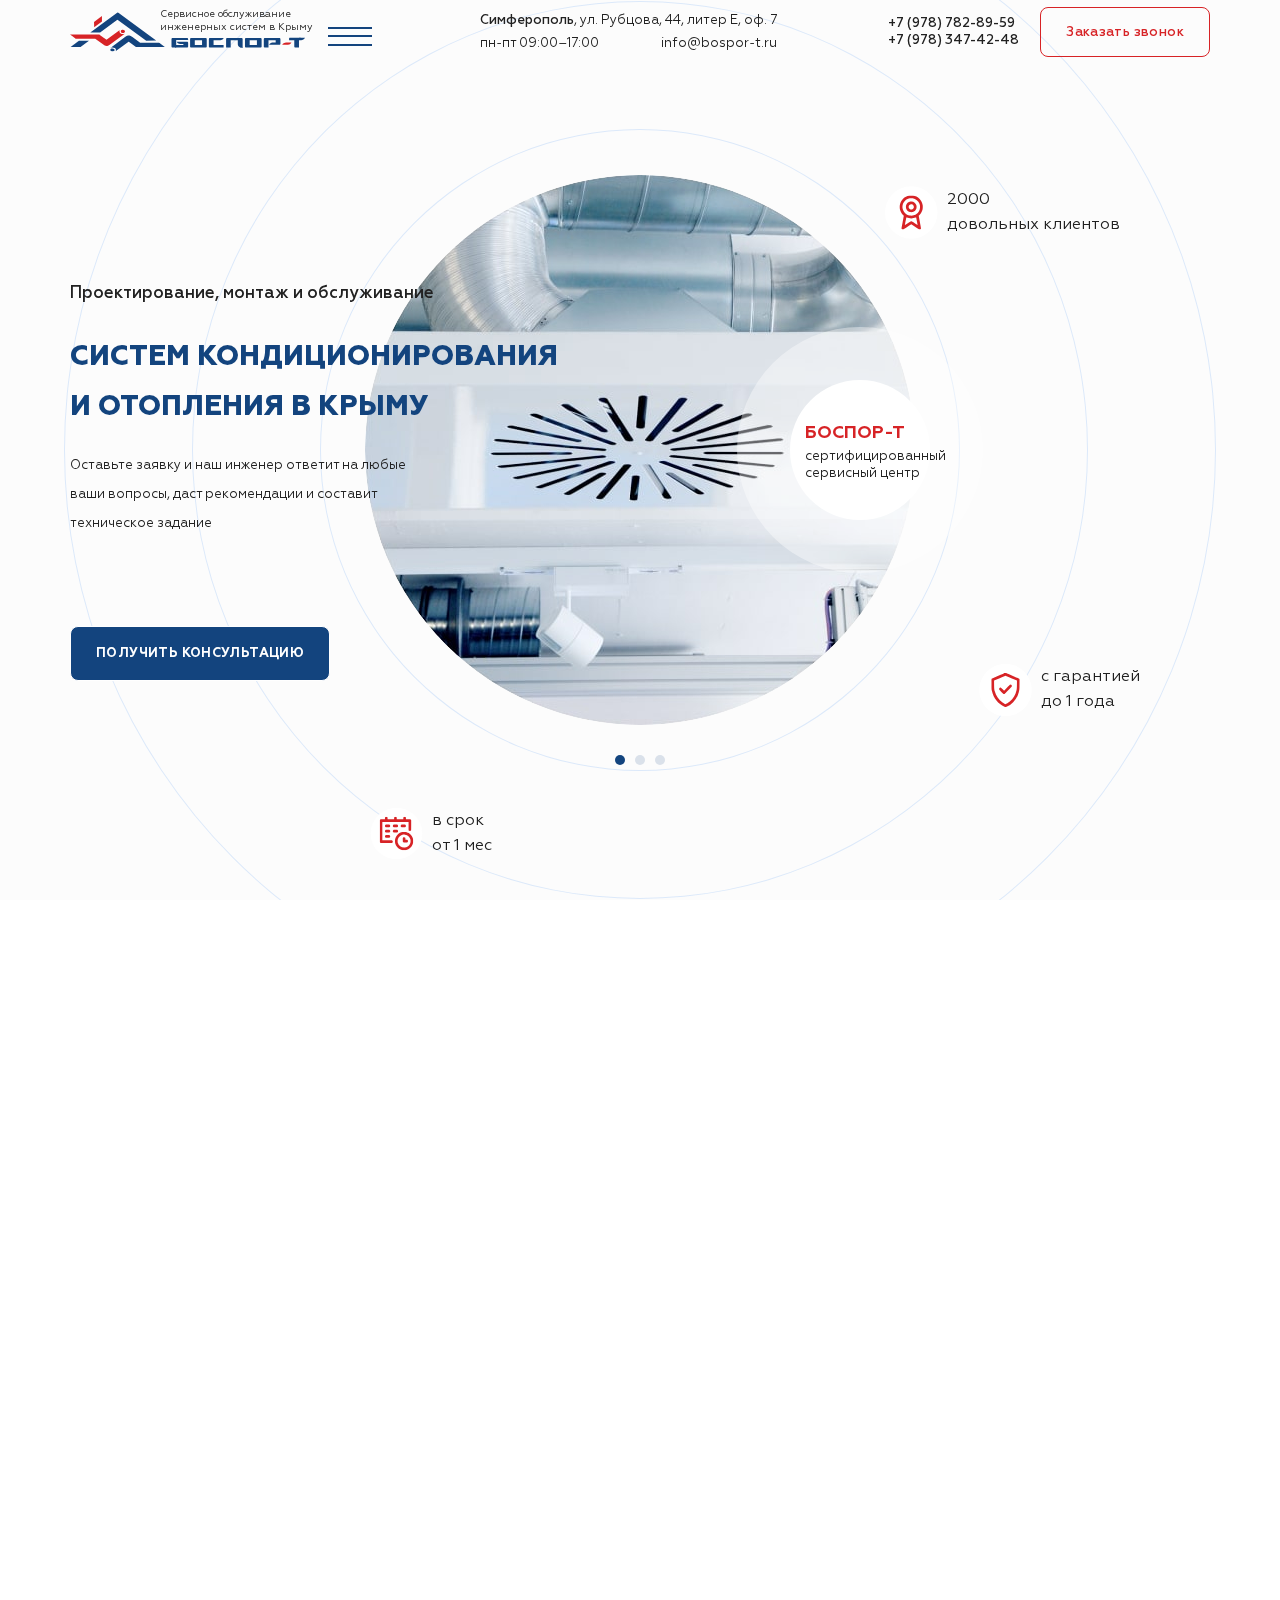
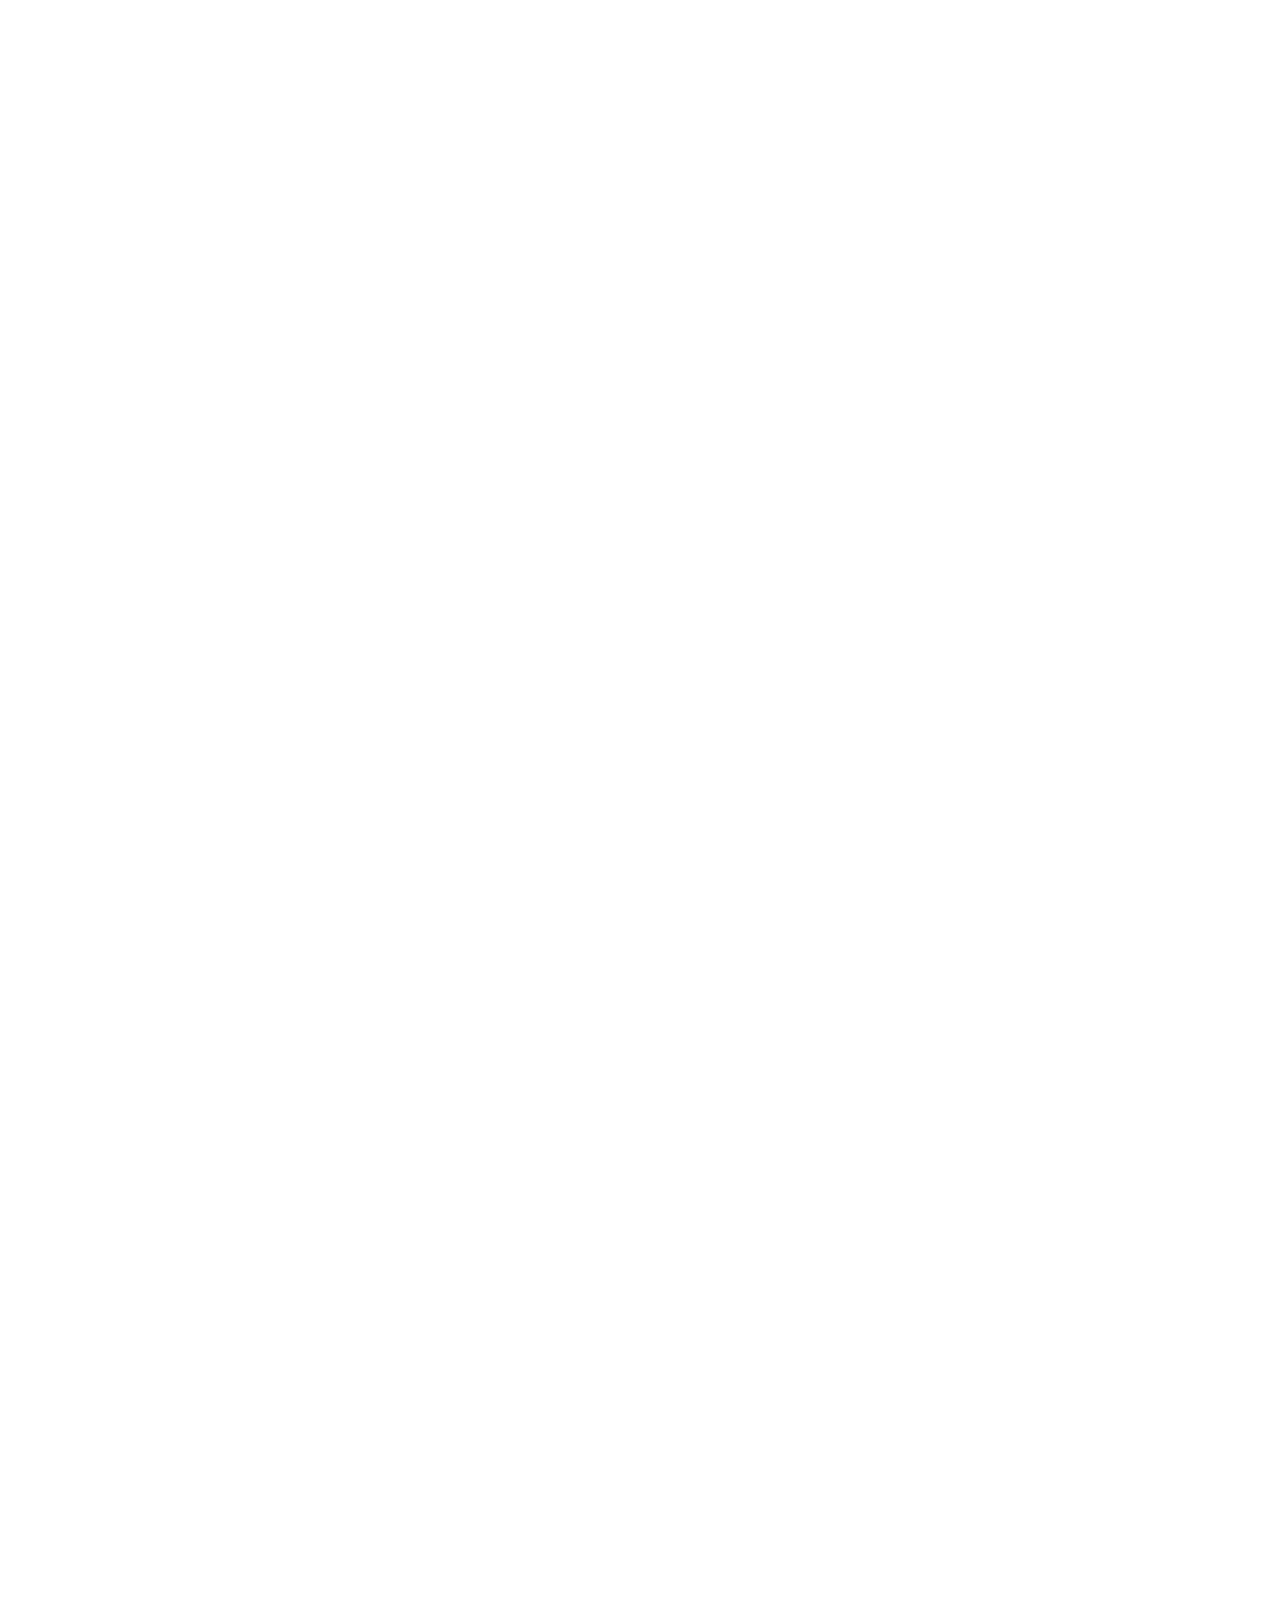
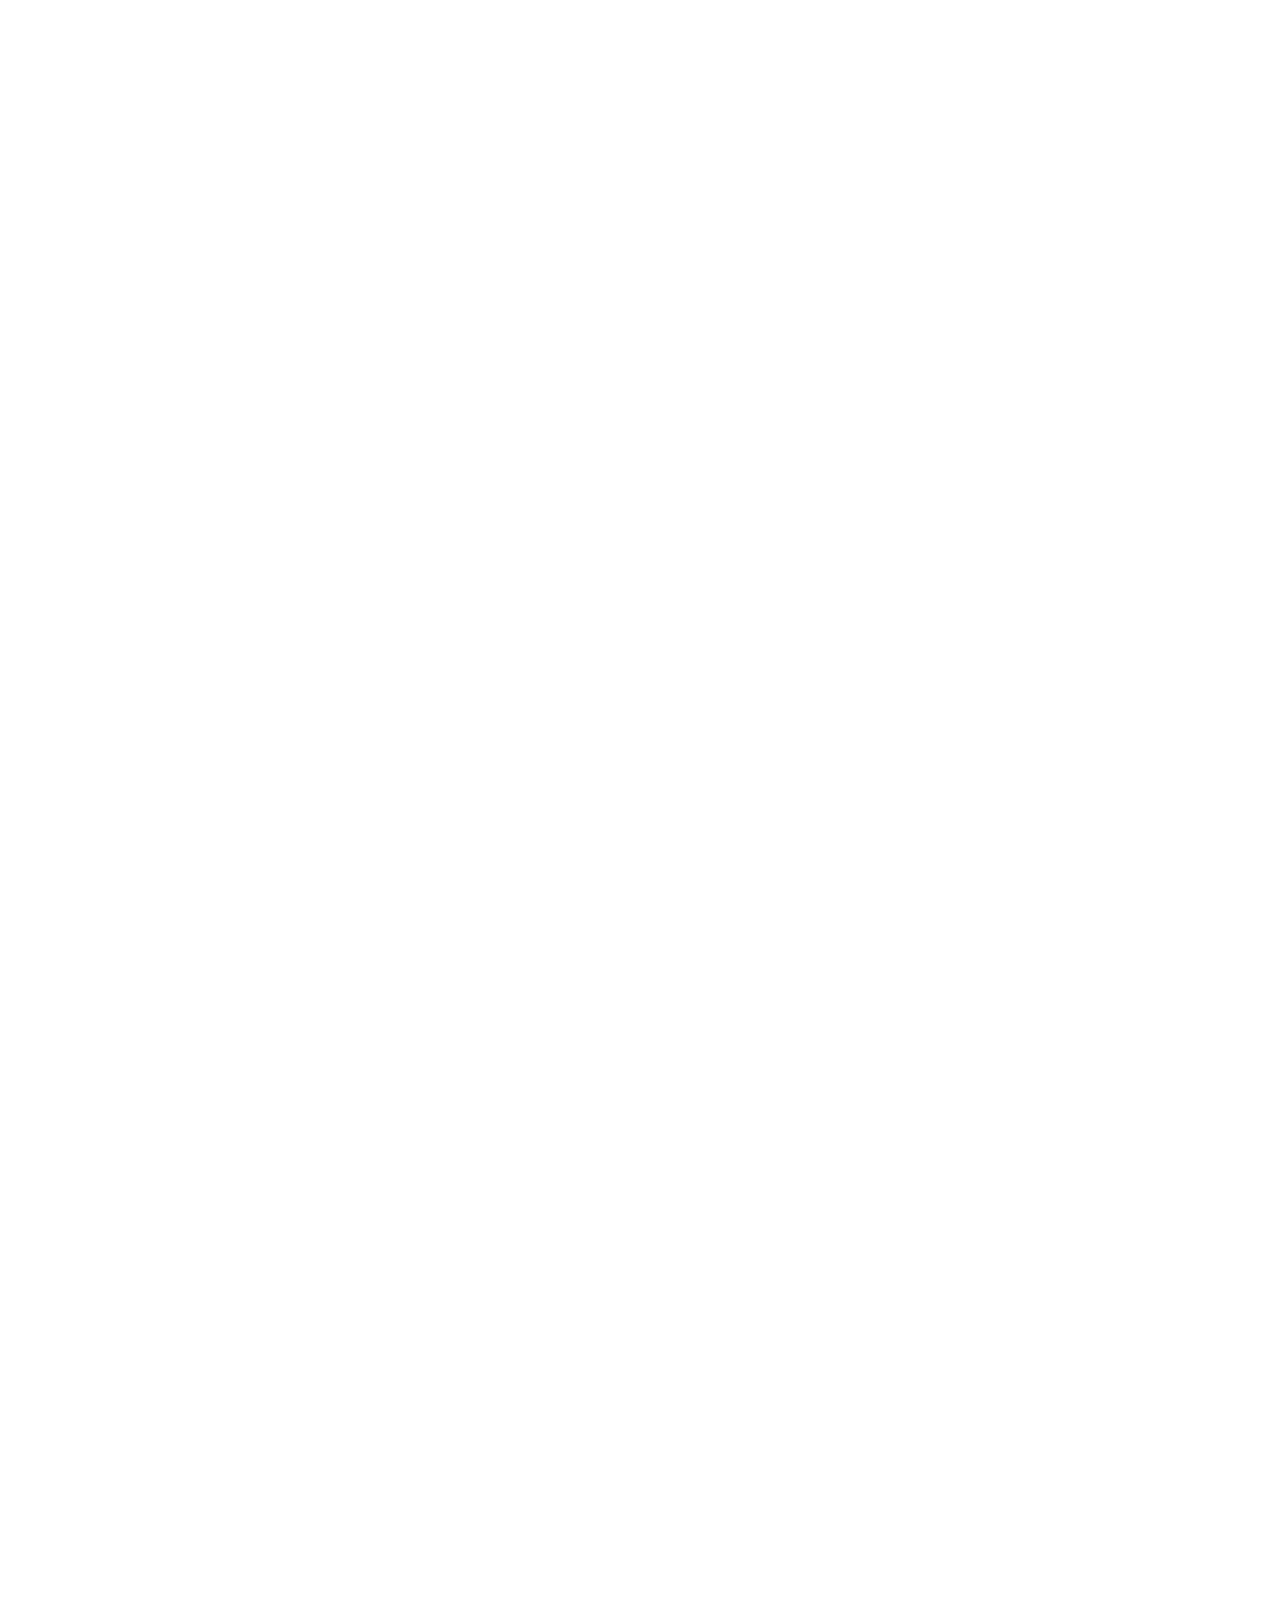
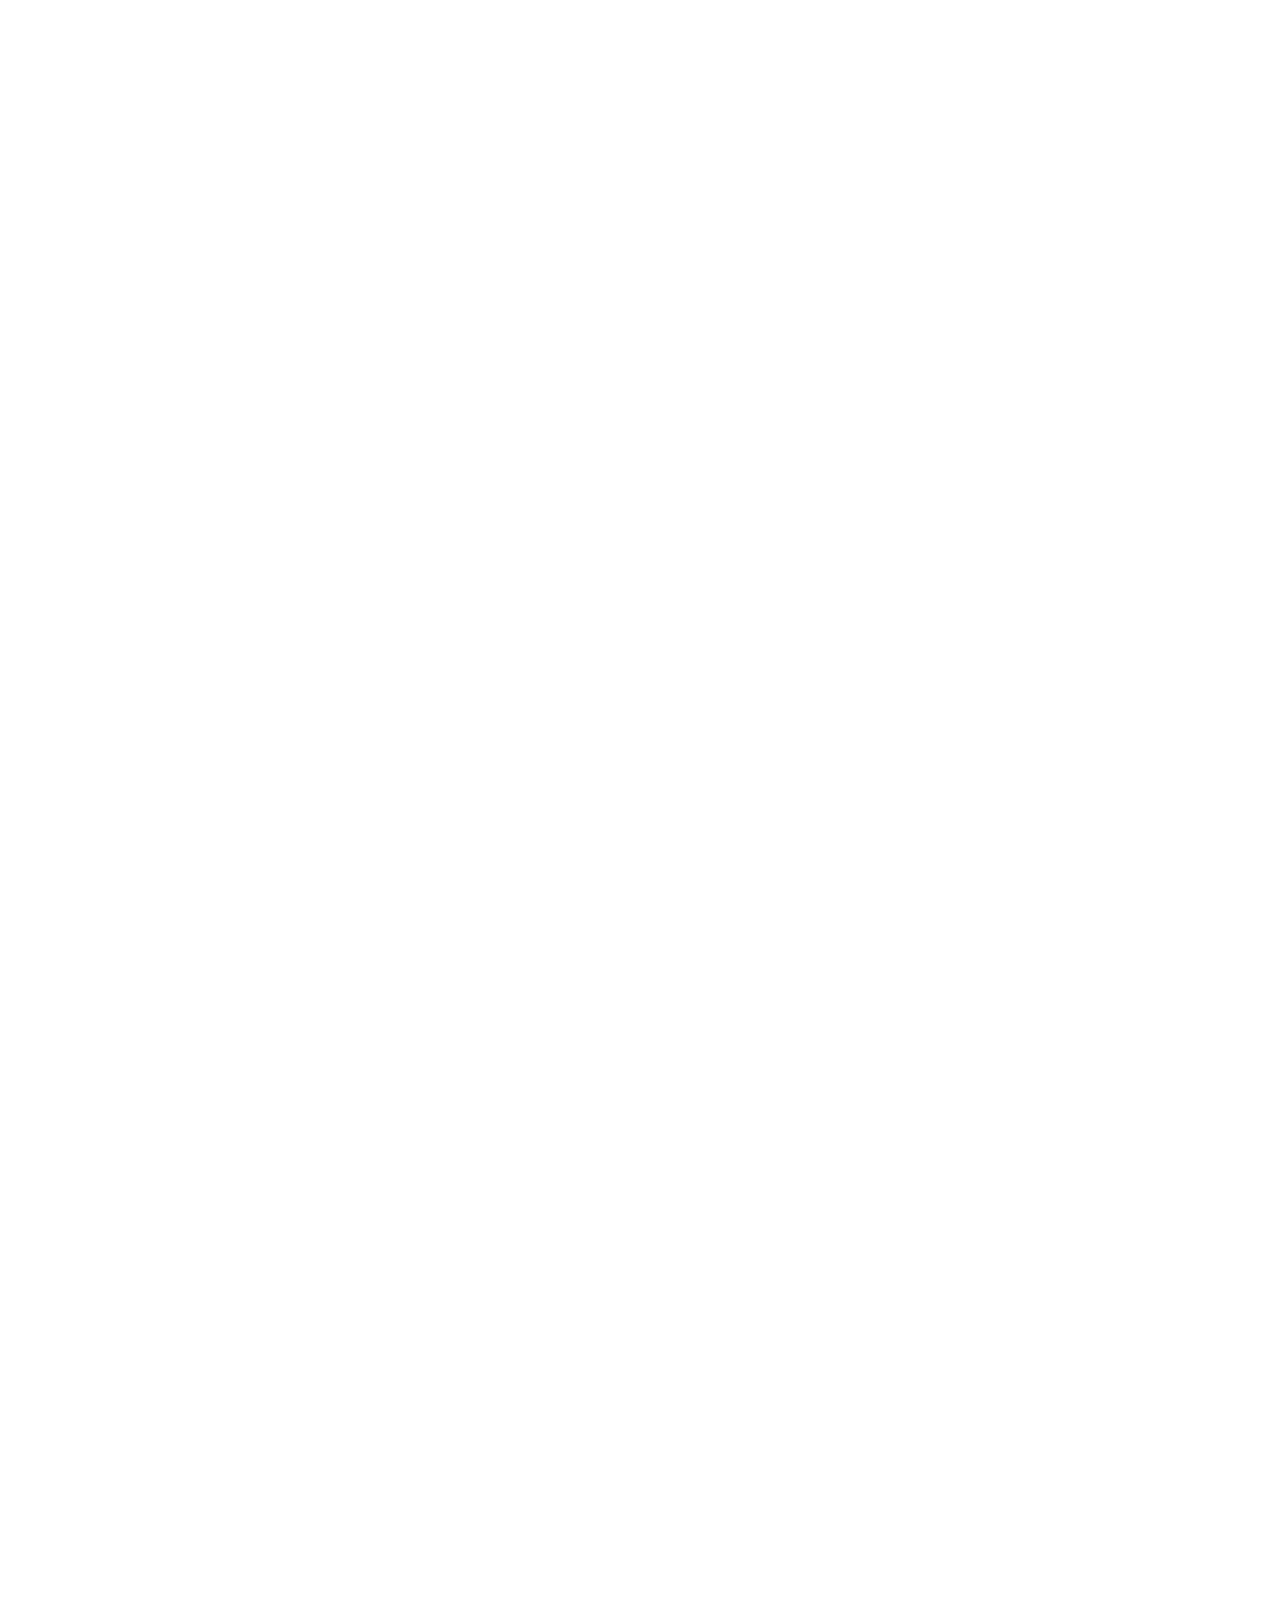
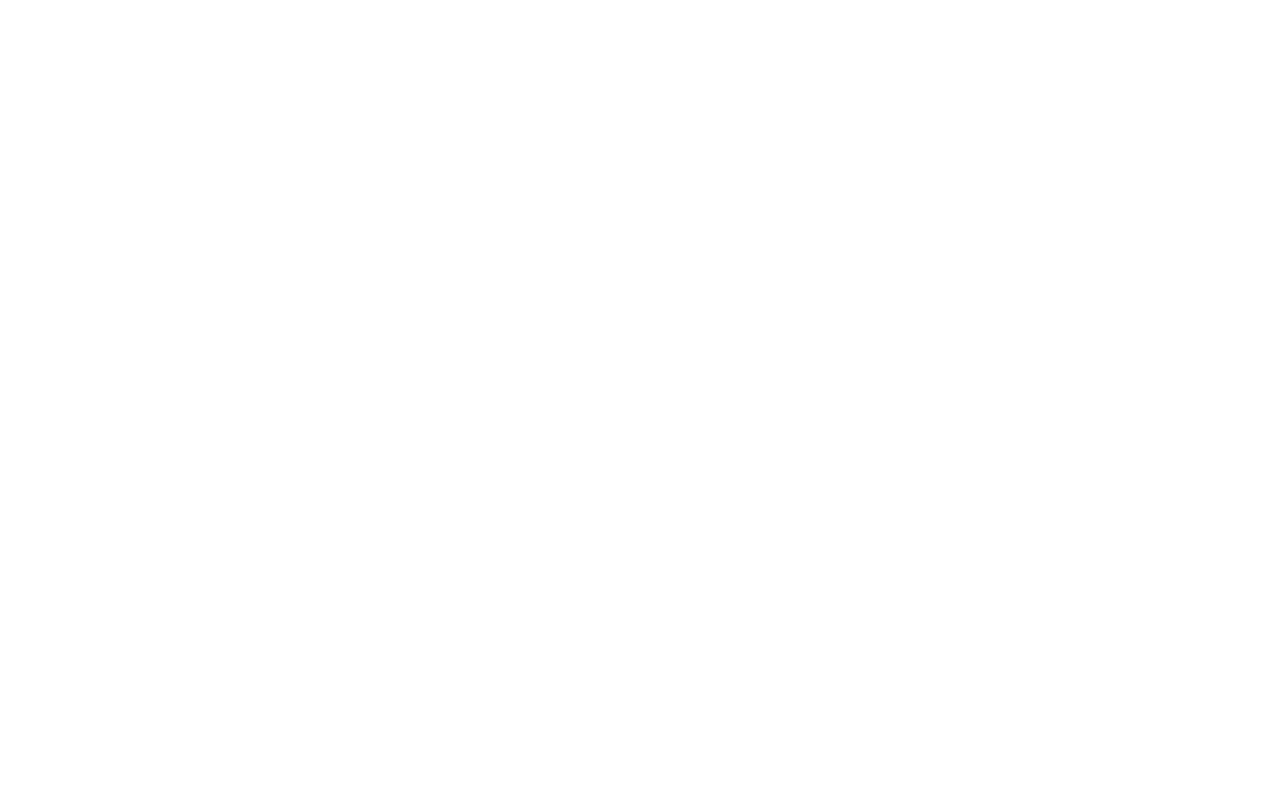
==== index.html @ 234fb18b "Add files via upload" ====
<!DOCTYPE html>
<!--[if lt IE 7]><html lang="ru" class="lt-ie9 lt-ie8 lt-ie7"><![endif]-->
<!--[if IE 7]><html lang="ru" class="lt-ie9 lt-ie8"><![endif]-->
<!--[if IE 8]><html lang="ru" class="lt-ie9"><![endif]-->
<!--[if gt IE 8]><!-->
<html lang="ru">
<!--<![endif]-->
<head>
	<meta charset="utf-8" />
	<title>Заголовок</title>
	<meta http-equiv="X-UA-Compatible" content="IE=edge" />
	<meta name="viewport" content="width=device-width, initial-scale=1.0" />
	<meta name="format-detection" content="telephone=no" />
	<link rel="shortcut icon" href="favicon.png" />
	<link rel="stylesheet" href="libs/bootstrap/bootstrap-grid.css" />
	<link rel="stylesheet" href="libs/fontawesome-free-5.12.0-web/css/all.min.css" />
	<link rel="stylesheet" href="libs/fullPage.js-master/jquery.fullPage.css" />
	<link rel="stylesheet" href="libs/fancybox/jquery.fancybox.css" />
	<link rel="stylesheet" href="libs/slick-1.5.9/slick/slick.css" />
	<link rel="stylesheet" href="libs/slick-1.5.9/slick/slick-theme.css" />
	<link rel="stylesheet" href="css/fonts.css" />
	<link rel="stylesheet" href="css/main.css?ver=1.1" />
	<link rel="stylesheet" href="css/media.css?ver=1.1" />
</head>
<body>
 
	<div class="wrapper">

		<header class="header">
			<div class="container">
				<div class="header__wrapper">
					<a href="#" class="logo">
						<img src="img/logo.svg" alt="alt">
						<span>Сервисное обслуживание инженерных систем в Крыму</span>
					</a>
					<span class='sandwich'>
						<span class='sw-topper'></span>
						<span class='sw-bottom'></span>
						<span class='sw-footer'></span>
					</span>
					<div class="location-main">
						<div><strong>Симферополь</strong>, ул. Рубцова, 44, литер Е, оф. 7</div>
						<div class="location-main__bottom">
							<div>пн-пт 09:00–17:00</div>
							<a href="mailto:info@bospor-t.ru">info@bospor-t.ru</a>
						</div>
					</div>
					<div class="phones-main">
						<a href="tel:+79787828959">+7 (978) 782-89-59</a>
						<a href="tel:+79783474248">+7 (978) 347-42-48</a>
					</div>
					<a href="#" class="btn-main btn-main_transparent">Заказать звонок</a>
				</div>
			</div>
		</header>

		<div class="container container__arrows">
			<div class="arrows-fullpage">
				<div class="arrow-page arrow-up">
					<img src="img/arrow_up.svg" alt="alt">
				</div>
				<div class="arrow-page arrow-down">
					<img src="img/arrow_down.svg" alt="alt">
				</div>
			</div>
		</div>

		<div id="fullpage">
			
			<section class="section billbord">
				<div class="circles">
					<div class="circles__item"></div>
					<div class="circles__item"></div>
					<div class="circles__item"></div>
				</div>
				<div class="container">
					<div class="wrapper-billbord">
						<div class="content-billbord">
							<div class="title-small">Проектирование, монтаж и обслуживание </div>
							<h1 class="title-section">систем кондиционирования и отопления в Крыму</h1>
							<div class="descr-title">Оставьте заявку и наш инженер ответит на любые ваши вопросы, даст рекомендации и составит техническое задание</div>
							<a href="#" class="btn-main">ПОЛУЧИТЬ КОНСУЛЬТАЦИЮ</a>
						</div>
						<ul class="slider-billbord">
							<li>
								<div class="slider-billbord__item">
									<img src="img/slide_billbord1.jpg" alt="alt">
								</div>
							</li>
							<li>
								<div class="slider-billbord__item">
									<img src="img/slide_billbord1.jpg" alt="alt">
								</div>
							</li>
							<li>
								<div class="slider-billbord__item">
									<img src="img/slide_billbord1.jpg" alt="alt">
								</div>
							</li>
						</ul>
						<div class="badge-billbord">
							<div class="badge-billbord__title"><span>Боспор-т</span> cертифицированный сервисный центр</div>
						</div>
						<div class="billbord__items">
							<div class="item-billbord"><img src="img/ic_billbord1.svg" alt="alt">в срок <br>от 1 мес</div>
							<div class="item-billbord"><img src="img/ic_billbord2.svg" alt="alt"> 2000 <br>довольных клиентов</div>
							<div class="item-billbord"><img src="img/ic_billbord3.svg" alt="alt">с гарантией <br>до 1 года</div>
						</div>
					</div>
				</div>
			</section>

			<section class="section advantags">
				<div class="container">
					<h2 class="title-section"><span>преимущества</span> работы с нами</h2>
					<div class="row row_advantags">
						<div class="col-lg-4 col-md-6">
							<div class="item-advantage">
								<div class="item-advantage__head">
									<div class="item-advantage__icon">
										<img src="img/ic_avd1.svg" alt="alt">
									</div>
									<div class="title-block">Опыт работы</div>
								</div>
								<p>Наш 20 летний опыт работы позволяем нам успешно работать с государственными организациями, различными сферами бизнеса и частным лицами.</p>
							</div>
						</div>
						<div class="col-lg-4 col-md-6">
							<div class="item-advantage">
								<div class="item-advantage__head">
									<div class="item-advantage__icon">
										<img src="img/ic_avd2.svg" alt="alt">
									</div>
									<div class="title-block">Разрешительная документация</div>
								</div>
								<p>У нас есть все необходимы разрешительные документы от Ростехнадзора и Крымтехнадзором, для ввода в эксплуатацию и проведению ремонта.</p>
							</div>
						</div>
						<div class="col-lg-4 col-md-6">
							<div class="item-advantage">
								<div class="item-advantage__head">
									<div class="item-advantage__icon">
										<img src="img/ic_avd3.svg" alt="alt">
									</div>
									<div class="title-block">Приказ №115</div>
								</div>
								<p>Работаем согласно приказа №115 Об утверждении Правил технической эксплуатации тепловых энергоустановок.</p>
							</div>
						</div>
						<div class="col-lg-4 col-md-6">
							<div class="item-advantage">
								<div class="item-advantage__head">
									<div class="item-advantage__icon">
										<img src="img/ic_avd4.svg" alt="alt">
									</div>
									<div class="title-block">Сотрудники</div>
								</div>
								<p>Штат нашей компании состоит из 20 высококвалифицированных специалистов. Каждый сотрудник имеет диплом и ежегодно подтверждает и повышает свою квалификацию.</p>
							</div>
						</div>
						<div class="col-lg-4 col-md-6">
							<div class="item-advantage">
								<div class="item-advantage__head">
									<div class="item-advantage__icon">
										<img src="img/ic_avd5.svg" alt="alt">
									</div>
									<div class="title-block">Оборудование</div>
								</div>
								<p>Мы имеем полный перечень ручного измерительного инструмента, а также средств измерений, которые ежегодно проходят поверку в Ростесте</p>
							</div>
						</div>
					</div>
				</div>
			</section>

			<section class="section services">
				<div class="container">
					<h2 class="title-section">Инженерные системы <span>под ключ</span> любой сложности</h2>
				</div>
				<div class="services__wrapper">
					<div class="service-block service-block_left">
						<div class="service-block__content">
							<div class="title-middle">Системы вентиляции и кондиционирования</div>
							<ul>
								<li>- Монтаж систем кондиционирования</li>
								<li>- Комплексное техническое обслуживание кондиционеров</li>
								<li>- Комплексное техническое обслуживание систем вентиляции</li>
							</ul>
							<a href="#" class="link-more">Подробнее <i class="fas fa-arrow-right"></i></a>
						</div>
						<div class="service-block__bg"></div>
					</div>
					<div class="service-block service-block_right">
						<div class="service-block__content">
							<div class="title-middle">Системы отопления</div>
							<ul>
								<li>- Техническое обслуживание промышленного оборудования</li>
								<li>- Техническое обслуживание бытового оборудования</li>
								<li>- Пуско-наладочные работы</li>
								<li>- Монтаж и ремонт котельного оборудования</li>
								<li>- Поверка средств измерений котельной</li>
							</ul>
							<a href="#" class="link-more">Подробнее <i class="fas fa-arrow-right"></i></a>
						</div>
						<div class="service-block__bg"></div>
					</div>
				</div>
			</section>

			<section class="section portfolio">
				<div class="container">
					<h2 class="title-section">Мы оказываем услуги <span>крупнейшим</span> организация полуострова</h2>
					<ul class="tabs">
						<li class="active"><a href="#tab1">Банки</a></li>
						<li><a href="#tab2">ТЦ</a></li>
						<li><a href="#tab3">Отели</a></li>
						<li><a href="#tab4">Административные здания</a></li>
						<li><a href="#tab5">Санатории</a></li>
					</ul>
					<div class="tab-container">
						<div class="tab-pane" id="tab1">
							<ul class="slider-portfolio">
								<li>
									<div class="row">
										<div class="col-lg-6">
											<div class="image-portfolio">
												<img src="img/portfolio1.jpg" alt="alt">
											</div>
										</div>
										<div class="col-lg-6">
											<div class="content-portfolio">
												<div class="title-block">Торговый центр FM</div>
												<div class="descr-block">Симферополь, ул. Ясная ул., 37А</div>
												<div class="title-text">С какой задачей обратился клиент:</div>
												<p>К нам обратилась администрация ТЦ с запросом годового обслуживания систем вентиляции.</p>
												<div class="title-text">Какое решение мы предложили:</div>
												<p>Наши специалисты предварительно ознакомились с проектной документацией. После приехали на объект и провели диагностику оборудования. В ходе диагностики обнаружили поломку....</p>
												<div class="content-portfolio__bottom">
													<a href="#" class="link-more">Подробнее <i class="fas fa-arrow-right"></i></a>
												</div>
											</div>
										</div>
									</div>
								</li>
								<li>
									<div class="row">
										<div class="col-lg-6">
											<div class="image-portfolio">
												<img src="img/portfolio1.jpg" alt="alt">
											</div>
										</div>
										<div class="col-lg-6">
											<div class="content-portfolio">
												<div class="title-block">Торговый центр FM</div>
												<div class="descr-block">Симферополь, ул. Ясная ул., 37А</div>
												<div class="title-text">С какой задачей обратился клиент:</div>
												<p>К нам обратилась администрация ТЦ с запросом годового обслуживания систем вентиляции.</p>
												<div class="title-text">Какое решение мы предложили:</div>
												<p>Наши специалисты предварительно ознакомились с проектной документацией. После приехали на объект и провели диагностику оборудования. В ходе диагностики обнаружили поломку....</p>
												<div class="content-portfolio__bottom">
													<a href="#" class="link-more">Подробнее <i class="fas fa-arrow-right"></i></a>
												</div>
											</div>
										</div>
									</div>
								</li>
							</ul>
						</div>
						<div class="tab-pane" id="tab2">
							<ul class="slider-portfolio">
								<li>
									<div class="row">
										<div class="col-lg-6">
											<div class="image-portfolio">
												<img src="img/portfolio1.jpg" alt="alt">
											</div>
										</div>
										<div class="col-lg-6">
											<div class="content-portfolio">
												<div class="title-block">Торговый центр FM</div>
												<div class="descr-block">Симферополь, ул. Ясная ул., 37А</div>
												<div class="title-text">С какой задачей обратился клиент:</div>
												<p>К нам обратилась администрация ТЦ с запросом годового обслуживания систем вентиляции.</p>
												<div class="title-text">Какое решение мы предложили:</div>
												<p>Наши специалисты предварительно ознакомились с проектной документацией. После приехали на объект и провели диагностику оборудования. В ходе диагностики обнаружили поломку....</p>
												<div class="content-portfolio__bottom">
													<a href="#" class="link-more">Подробнее <i class="fas fa-arrow-right"></i></a>
												</div>
											</div>
										</div>
									</div>
								</li>
								<li>
									<div class="row">
										<div class="col-lg-6">
											<div class="image-portfolio">
												<img src="img/portfolio1.jpg" alt="alt">
											</div>
										</div>
										<div class="col-lg-6">
											<div class="content-portfolio">
												<div class="title-block">Торговый центр FM</div>
												<div class="descr-block">Симферополь, ул. Ясная ул., 37А</div>
												<div class="title-text">С какой задачей обратился клиент:</div>
												<p>К нам обратилась администрация ТЦ с запросом годового обслуживания систем вентиляции.</p>
												<div class="title-text">Какое решение мы предложили:</div>
												<p>Наши специалисты предварительно ознакомились с проектной документацией. После приехали на объект и провели диагностику оборудования. В ходе диагностики обнаружили поломку....</p>
												<div class="content-portfolio__bottom">
													<a href="#" class="link-more">Подробнее <i class="fas fa-arrow-right"></i></a>
												</div>
											</div>
										</div>
									</div>
								</li>
							</ul>
						</div>
						<div class="tab-pane" id="tab3">
							<ul class="slider-portfolio">
								<li>
									<div class="row">
										<div class="col-lg-6">
											<div class="image-portfolio">
												<img src="img/portfolio1.jpg" alt="alt">
											</div>
										</div>
										<div class="col-lg-6">
											<div class="content-portfolio">
												<div class="title-block">Торговый центр FM</div>
												<div class="descr-block">Симферополь, ул. Ясная ул., 37А</div>
												<div class="title-text">С какой задачей обратился клиент:</div>
												<p>К нам обратилась администрация ТЦ с запросом годового обслуживания систем вентиляции.</p>
												<div class="title-text">Какое решение мы предложили:</div>
												<p>Наши специалисты предварительно ознакомились с проектной документацией. После приехали на объект и провели диагностику оборудования. В ходе диагностики обнаружили поломку....</p>
												<div class="content-portfolio__bottom">
													<a href="#" class="link-more">Подробнее <i class="fas fa-arrow-right"></i></a>
												</div>
											</div>
										</div>
									</div>
								</li>
								<li>
									<div class="row">
										<div class="col-lg-6">
											<div class="image-portfolio">
												<img src="img/portfolio1.jpg" alt="alt">
											</div>
										</div>
										<div class="col-lg-6">
											<div class="content-portfolio">
												<div class="title-block">Торговый центр FM</div>
												<div class="descr-block">Симферополь, ул. Ясная ул., 37А</div>
												<div class="title-text">С какой задачей обратился клиент:</div>
												<p>К нам обратилась администрация ТЦ с запросом годового обслуживания систем вентиляции.</p>
												<div class="title-text">Какое решение мы предложили:</div>
												<p>Наши специалисты предварительно ознакомились с проектной документацией. После приехали на объект и провели диагностику оборудования. В ходе диагностики обнаружили поломку....</p>
												<div class="content-portfolio__bottom">
													<a href="#" class="link-more">Подробнее <i class="fas fa-arrow-right"></i></a>
												</div>
											</div>
										</div>
									</div>
								</li>
							</ul>
						</div>
						<div class="tab-pane" id="tab4">
							<ul class="slider-portfolio">
								<li>
									<div class="row">
										<div class="col-lg-6">
											<div class="image-portfolio">
												<img src="img/portfolio1.jpg" alt="alt">
											</div>
										</div>
										<div class="col-lg-6">
											<div class="content-portfolio">
												<div class="title-block">Торговый центр FM</div>
												<div class="descr-block">Симферополь, ул. Ясная ул., 37А</div>
												<div class="title-text">С какой задачей обратился клиент:</div>
												<p>К нам обратилась администрация ТЦ с запросом годового обслуживания систем вентиляции.</p>
												<div class="title-text">Какое решение мы предложили:</div>
												<p>Наши специалисты предварительно ознакомились с проектной документацией. После приехали на объект и провели диагностику оборудования. В ходе диагностики обнаружили поломку....</p>
												<div class="content-portfolio__bottom">
													<a href="#" class="link-more">Подробнее <i class="fas fa-arrow-right"></i></a>
												</div>
											</div>
										</div>
									</div>
								</li>
								<li>
									<div class="row">
										<div class="col-lg-6">
											<div class="image-portfolio">
												<img src="img/portfolio1.jpg" alt="alt">
											</div>
										</div>
										<div class="col-lg-6">
											<div class="content-portfolio">
												<div class="title-block">Торговый центр FM</div>
												<div class="descr-block">Симферополь, ул. Ясная ул., 37А</div>
												<div class="title-text">С какой задачей обратился клиент:</div>
												<p>К нам обратилась администрация ТЦ с запросом годового обслуживания систем вентиляции.</p>
												<div class="title-text">Какое решение мы предложили:</div>
												<p>Наши специалисты предварительно ознакомились с проектной документацией. После приехали на объект и провели диагностику оборудования. В ходе диагностики обнаружили поломку....</p>
												<div class="content-portfolio__bottom">
													<a href="#" class="link-more">Подробнее <i class="fas fa-arrow-right"></i></a>
												</div>
											</div>
										</div>
									</div>
								</li>
							</ul>
						</div>
						<div class="tab-pane" id="tab5">
							<ul class="slider-portfolio">
								<li>
									<div class="row">
										<div class="col-lg-6">
											<div class="image-portfolio">
												<img src="img/portfolio1.jpg" alt="alt">
											</div>
										</div>
										<div class="col-lg-6">
											<div class="content-portfolio">
												<div class="title-block">Торговый центр FM</div>
												<div class="descr-block">Симферополь, ул. Ясная ул., 37А</div>
												<div class="title-text">С какой задачей обратился клиент:</div>
												<p>К нам обратилась администрация ТЦ с запросом годового обслуживания систем вентиляции.</p>
												<div class="title-text">Какое решение мы предложили:</div>
												<p>Наши специалисты предварительно ознакомились с проектной документацией. После приехали на объект и провели диагностику оборудования. В ходе диагностики обнаружили поломку....</p>
												<div class="content-portfolio__bottom">
													<a href="#" class="link-more">Подробнее <i class="fas fa-arrow-right"></i></a>
												</div>
											</div>
										</div>
									</div>
								</li>
								<li>
									<div class="row">
										<div class="col-lg-6">
											<div class="image-portfolio">
												<img src="img/portfolio1.jpg" alt="alt">
											</div>
										</div>
										<div class="col-lg-6">
											<div class="content-portfolio">
												<div class="title-block">Торговый центр FM</div>
												<div class="descr-block">Симферополь, ул. Ясная ул., 37А</div>
												<div class="title-text">С какой задачей обратился клиент:</div>
												<p>К нам обратилась администрация ТЦ с запросом годового обслуживания систем вентиляции.</p>
												<div class="title-text">Какое решение мы предложили:</div>
												<p>Наши специалисты предварительно ознакомились с проектной документацией. После приехали на объект и провели диагностику оборудования. В ходе диагностики обнаружили поломку....</p>
												<div class="content-portfolio__bottom">
													<a href="#" class="link-more">Подробнее <i class="fas fa-arrow-right"></i></a>
												</div>
											</div>
										</div>
									</div>
								</li>
							</ul>
						</div>
					</div>
				</div>
			</section>

			<section class="section consultation">
				<div class="circles">
					<div class="circles__item"></div>
					<div class="circles__item"></div>
					<div class="circles__item"></div>
				</div>
				<div class="consultation-block">
					<div class="container">
						<div class="row align-items-center">
							<div class="col-lg-5">
								<h2 class="title-section">Давайте детально <span>обсудим ваш проект</span></h2>
								<div class="descr-big">Оставьте ваши контакты и я свяжусь с вами, чтобы:</div>
								<ul class="list-page">
									<li>Уточнить перечень работ и технические требования по проекту проектному плану и установленному оборудованию</li>
									<li>Рассчитать окончательную стоимость ремонта оборудования и выезда мастера на объект</li>
									<li>Ответить на вопросы и дать развёрнутую консультацию по типам, специфике и показателям оборудования</li>
								</ul>
							</div>
							<div class="col-lg-4">
								<div class="image-consultation">
									<img src="img/image_consult.png" alt="alt">
								</div>
							</div>
							<div class="col-lg-3">
								<div class="block-form">
									<div class="title-block">Обсудить проект</div>
									<form>
										<div class="item-form">
											<input type="text" placeholder="Ваше имя" required="required">
										</div>
										<div class="item-form">
											<input type="email" placeholder="Ваш email" required="required">
										</div>
										<div class="item-form">
											<input type="text" placeholder="+7 (___) ___-__-__" class="input-phone" required="required">
										</div>
										<input type="submit" class="btn-main" value="Рассчитать стоимость">
										<div class="checkbox">
											<label>
												<input type="checkbox" required="required" checked="checked" />
												<span>Согласие на обработку персональных данных</span>
											</label>
										</div>
									</form>
								</div>
							</div>
						</div>
					</div>
				</div>
			</section>

			<section class="section reviews">
				<div class="container">
					<h2 class="title-section"><span>Отзывы</span> о нашей работе</h2>
					<div class="row row_reviews">
						<div class="col-lg-6">
							<div class="item-review">
								<div class="item-review__head">
									<div class="item-review__image">
										<img src="img/review1.jpg" alt="alt">
									</div>
									<div class="descr-big">Павел Лозинский</div>
								</div>
								<p>Производили чистку колонки. Остался весьма доволен,  т.к. ребята работают хорошо, со знанием дела, разбирали полностью и промыли. Возможно не самый дешевый прайс, но видно за что платишь!</p>
								<div class="item-review__date">19 января 2022</div>
							</div>
						</div>
						<div class="col-lg-6">
							<div class="item-review">
								<div class="item-review__head">
									<div class="item-review__image">
										<img src="img/review2.jpg" alt="alt">
									</div>
									<div class="descr-big">Евгения Т.</div>
								</div>
								<p>Ответственная компания, советую.</p>
								<div class="item-review__date">19 января 2022</div>
							</div>
						</div>
						<div class="col-lg-6">
							<div class="item-review">
								<div class="item-review__head">
									<div class="item-review__image">
										<img src="img/review1.jpg" alt="alt">
									</div>
									<div class="descr-big">Павел Лозинский</div>
								</div>
								<p>Производили чистку колонки. Остался весьма доволен,  т.к. ребята работают хорошо, со знанием дела, разбирали полностью и промыли. Возможно не самый дешевый прайс, но видно за что платишь!</p>
								<div class="item-review__date">19 января 2022</div>
							</div>
						</div>
						<div class="col-lg-6">
							<div class="item-review">
								<div class="item-review__head">
									<div class="item-review__image">
										<img src="img/review2.jpg" alt="alt">
									</div>
									<div class="descr-big">Евгения Т.</div>
								</div>
								<p>Ответственная компания, советую.</p>
								<div class="item-review__date">19 января 2022</div>
							</div>
						</div>
					</div>
					<div class="bottom-button">
						<a href="#" class="btn-main btn-main_transparent">Больше отзывов</a>
					</div>
				</div>
			</section>

			<section class="section steps">
				<div class="container">
					<h2 class="title-section">Несколько <span>простых шагов</span> работы с нами</h2>
					<ul class="tabs">
						<li class="active"><a href="#tab_step1">Для юридических лиц</a></li>
						<li><a href="#tab_step2">Для физических лиц</a></li>
					</ul>
					<div class="tab-container">
						<div class="tab-pane" id="tab_step1">
							<div class="row row_steps">
								<div class="col-lg-4 col-md-6">
									<div class="item-step active">
										<div class="title-block">Первый контакт</div>
										<p>Вы оставляете заявку на нашем сайте, наш менеджер связывается для уточнения все деталей заказа.</p>
										<div class="item-step__number">01</div>
									</div>
								</div>
								<div class="col-lg-4 col-md-6">
									<div class="item-step">
										<div class="title-block">Ознакомление с проектной документацией и оборудованием</div>
										<p>Запрашиваем у вас все необходимую документацию для точной оценки работ.</p>
										<div class="item-step__number">02</div>
									</div>
								</div>
								<div class="col-lg-4 col-md-6">
									<div class="item-step">
										<div class="title-block">Заключаем договор</div>
										<p>Мы заключаем договор на обслуживание сроком на 1 год. Оплата может быть как ежемесячная, так и за разовые работы.</p>
										<div class="item-step__number">03</div>
									</div>
								</div>
								<div class="col-lg-4 col-md-6">
									<div class="item-step">
										<div class="title-block">Обслуживание</div>
										<p>Наши специалисты выполнят все регламентированные работы в рамках согласованного графика. В случае поломки мы экстренно приедем на объект.</p>
										<div class="item-step__number">04</div>
									</div>
								</div>
								<div class="col-lg-4 col-md-6">
									<div class="item-step">
										<div class="title-block">Проведение ремонта</div>
										<p>В случае поломки оборудования мы готовы произвести его ремонт, стоимость устанавливается в индивидуальном порядке.</p>
										<div class="item-step__number">05</div>
									</div>
								</div>
								<div class="col-lg-4 col-md-6">
									<div class="item-step">
										<div class="title-block">Документация</div>
										<p>В рамках договора мы предоставляем всю необходимую документацию, как для бухгалтерии, так и для проверяющих органов.</p>
										<div class="item-step__number">06</div>
									</div>
								</div>
							</div>
						</div>
						<div class="tab-pane" id="tab_step2">
							<div class="row row_steps">
								<div class="col-lg-4 col-md-6">
									<div class="item-step active">
										<div class="title-block">Первый контакт</div>
										<p>Вы оставляете заявку на нашем сайте, наш менеджер связывается для уточнения все деталей заказа.</p>
										<div class="item-step__number">01</div>
									</div>
								</div>
								<div class="col-lg-4 col-md-6">
									<div class="item-step">
										<div class="title-block">Ознакомление с проектной документацией и оборудованием</div>
										<p>Запрашиваем у вас все необходимую документацию для точной оценки работ.</p>
										<div class="item-step__number">02</div>
									</div>
								</div>
								<div class="col-lg-4 col-md-6">
									<div class="item-step">
										<div class="title-block">Заключаем договор</div>
										<p>Мы заключаем договор на обслуживание сроком на 1 год. Оплата может быть как ежемесячная, так и за разовые работы.</p>
										<div class="item-step__number">03</div>
									</div>
								</div>
								<div class="col-lg-4 col-md-6">
									<div class="item-step">
										<div class="title-block">Обслуживание</div>
										<p>Наши специалисты выполнят все регламентированные работы в рамках согласованного графика. В случае поломки мы экстренно приедем на объект.</p>
										<div class="item-step__number">04</div>
									</div>
								</div>
								<div class="col-lg-4 col-md-6">
									<div class="item-step">
										<div class="title-block">Проведение ремонта</div>
										<p>В случае поломки оборудования мы готовы произвести его ремонт, стоимость устанавливается в индивидуальном порядке.</p>
										<div class="item-step__number">05</div>
									</div>
								</div>
								<div class="col-lg-4 col-md-6">
									<div class="item-step">
										<div class="title-block">Документация</div>
										<p>В рамках договора мы предоставляем всю необходимую документацию, как для бухгалтерии, так и для проверяющих органов.</p>
										<div class="item-step__number">06</div>
									</div>
								</div>
							</div>
						</div>
					</div>		
				</div>
			</section>

			<section class="section section_bottom">
				<div class="contacts">
					<div class="container">
						<div class="contacts-block">
							<div class="descr-big">Адрес</div>
							<p>Симферополь, ул. Рубцова 44</p>
							<div class="descr-big">Телефон</div>
							<p><a href="tel:+79787828959">+7 (978) 782 89-59</a></p>
							<div class="descr-big">E-mail:</div>
							<p><a href="mailto:mailto:info@bospor-t.ru">mailto:info@bospor-t.ru</a></p>
							<div class="descr-big">График работы:</div>
							<p>Пн-пт 09:00–17:00</p>
							<a href="#" class="btn-main">проложить маршрут</a>
						</div>
					</div>
					<div id="map"></div>
				</div>

				<div class="footer">
					<div class="container">
						<div class="row">
							<div class="col-lg-3">
								<a href="#" class="logo">
									<img src="img/logo2.svg" alt="alt">
								</a>
								<div class="logo-descr">Сервисное обслуживание инженерных систем в Крыму</div>
							</div>
							<div class="col-lg-4">
								<ul class="footer__nav">
									<li><a href="#">Системы вентиляции <br>и кондиционирования</a></li>
									<li><a href="#">Системы отопления</a></li>
								</ul>
							</div>
							<div class="col-lg-3">
								<ul class="footer__nav">
									<li><a href="#">О компании</a></li>
									<li><a href="#">Наши объекты</a></li>
									<li><a href="#">Лицензии и сертификаты</a></li>
									<li><a href="#">Статьи и новости</a></li>
								</ul>
							</div>
							<div class="col-lg-2">
								<div class="footer__right">
									<div class="footer__title">Контакты  <i class="fal fa-chevron-down"></i></div>
									<div class="footer__content">
										<div class="footer__item">
											<p><strong>Адрес:</strong></p>
											<p>Симферополь, <br>ул. Рубцова 44</p>
										</div>
										<div class="footer__item">
											<p><strong>Телефон:</strong></p>
											<p><a href="tel:+79787828959">+7 (978) 782 89-59</a></p>
										</div>
										<div class="footer__item">
											<p><strong>E-mail:</strong></p>
											<p><a href="mailto:info@bospor-t.ru">info@bospor-t.ru</a></p>
										</div>
										<div class="footer__item">
											<p><strong>Время работы:</strong></p>
											<p>Пн-пт 09:00–17:00</p>
										</div>
									</div>
								</div>
							</div>
						</div>
					</div>
					<div class="footer-bottom">
						<div class="container">
							<div class="footer-wrapper">
								<a href="#">Политика конфиденциальности</a>
								<div class="copyright">Simferopol © Copyright 2023</div>
								<div class="create">Сделано в <a href="#"><img src="img/copy.svg" alt="alt"></a></div>
							</div>
						</div>
					</div>
				</div>
			</section>

		</div>

	</div>

	<!--[if lt IE 9]>
	<script src="libs/html5shiv/es5-shim.min.js"></script>
	<script src="libs/html5shiv/html5shiv.min.js"></script>
	<script src="libs/html5shiv/html5shiv-printshiv.min.js"></script>
	<script src="libs/respond/respond.min.js"></script>
<![endif]-->
<script src="libs/jquery/jquery-3.6.0.min.js"></script>
<script src="libs/jquery-mousewheel/jquery.mousewheel.min.js"></script>
<script src="libs/fancybox/jquery.fancybox.pack.js"></script>
<script src="libs/slick-1.5.9/slick/slick.min.js"></script>
<script src="libs/scroll2id/PageScroll2id.min.js"></script>
<script src="libs/mask/jquery.maskedinput.js"></script>
<script src="libs/fullPage.js-master/jquery.fullPage.js"></script>
<script src="libs/jQueryFormStyler-master/jquery.formstyler.min.js"></script>
<script src="js/common.js?ver=1.1"></script>
<script src="https://api-maps.yandex.ru/2.1/?lang=ru_RU"></script>
<script>
	$(document).ready(function() {
		ymaps.ready(init);

		function init() {
			var myMap = new ymaps.Map('map', {
				center: [44.957844, 34.126764],
				zoom: 16
			}, {
				searchControlProvider: 'yandex#search'
			});		

			myPlacemark1 = new ymaps.Placemark([44.957844, 34.126764], {
			}, {
				iconLayout: 'default#image',
				iconImageHref: 'img/pin.svg',
				hideIconOnBalloonOpen: false,
				iconImageSize: [30, 40],
				iconImageOffset: [-15, -40],
				balloonOffset: [0, -40]
			});
			myMap.controls.remove('searchControl');
			myMap.behaviors.disable('scrollZoom');
			myMap.geoObjects.add(myPlacemark1);
		}
	});
</script>
<!-- Yandex.Metrika counter --><!-- /Yandex.Metrika counter -->
<!-- Google Analytics counter --><!-- /Google Analytics counter -->
</body>
</html>
---- css/fonts.css ----
@font-face {
	font-family: 'Geometria';
	src: url('../fonts/Geometria-Light.eot');
	src: url('../fonts/Geometria-Light.eot?#iefix') format('embedded-opentype'),
	url('../fonts/Geometria-Light.woff') format('woff'),
	url('../fonts/Geometria-Light.ttf') format('truetype');
	font-weight: 300;
	font-style: normal;
}
@font-face {
	font-family: 'Geometria';
	src: url('../fonts/Geometria.eot');
	src: url('../fonts/Geometria.eot?#iefix') format('embedded-opentype'),
	url('../fonts/Geometria.woff') format('woff'),
	url('../fonts/Geometria.ttf') format('truetype');
	font-weight: normal;
	font-style: normal;
}
@font-face {
	font-family: 'Geometria';
	src: url('../fonts/Geometria-Medium.eot');
	src: url('../fonts/Geometria-Medium.eot?#iefix') format('embedded-opentype'),
	url('../fonts/Geometria-Medium.woff') format('woff'),
	url('../fonts/Geometria-Medium.ttf') format('truetype');
	font-weight: 500;
	font-style: normal;
}
@font-face {
	font-family: 'Geometria';
	src: url('../fonts/Geometria-Bold.eot');
	src: url('../fonts/Geometria-Bold.eot?#iefix') format('embedded-opentype'),
	url('../fonts/Geometria-Bold.woff') format('woff'),
	url('../fonts/Geometria-Bold.ttf') format('truetype');
	font-weight: 700;
	font-style: normal;
}
@font-face {
	font-family: 'Geometria';
	src: url('../fonts/Geometria-ExtraBold.eot');
	src: url('../fonts/Geometria-ExtraBold.eot?#iefix') format('embedded-opentype'),
	url('../fonts/Geometria-ExtraBold.woff') format('woff'),
	url('../fonts/Geometria-ExtraBold.ttf') format('truetype');
	font-weight: 800;
	font-style: normal;
}
@font-face {
    font-family: 'Mont';
    src: local('Mont Regular'), local('Mont-Regular'),
        url('../fonts/Mont-Regular.woff2') format('woff2'),
        url('../fonts/Mont-Regular.woff') format('woff'),
        url('../fonts/Mont-Regular.ttf') format('truetype');
    font-weight: 400;
    font-style: normal;
  }
  @font-face {
    font-family: 'Mont';
    src: local('Mont Semi Bold'), local('Mont-Semi-Bold'),
        url('../fonts/Mont-SemiBold.woff2') format('woff2'),
        url('../fonts/Mont-SemiBold.woff') format('woff'),
        url('../fonts/Mont-SemiBold.ttf') format('truetype');
    font-weight: 600;
    font-style: normal;
  }
  @font-face {
    font-family: 'Mont';
    src: local('Mont Bold'), local('Mont-Bold'),
        url('../fonts/Mont-Bold.woff2') format('woff2'),
        url('../fonts/Mont-Bold.woff') format('woff'),
        url('../fonts/Mont-Bold.ttf') format('truetype');
    font-weight: 700;
    font-style: normal;
  }
---- css/main.css ----
*::-webkit-input-placeholder {
	color: #212121;
	opacity: 0.3;
}
*:-moz-placeholder {
	color: #212121;
	opacity: 0.3;
}
*::-moz-placeholder {
	color: #212121;
	opacity: 0.3;
}
*:-ms-input-placeholder {
	color: #212121;
	opacity: 0.3;
}

body input:focus:required:invalid,
body textarea:focus:required:invalid {
	
}
body input:required:valid,
body textarea:required:valid {
	
} 
body {
	font-family: 'Geometria';
	font-size: 16px;
	line-height: 24px;
	overflow-x: hidden;
	margin: 0;
	color: #212121;
	background-color: #fff;
}
button {
	cursor: pointer;
}
button, input, optgroup, select, textarea {
	font-family: inherit;
}
input {
	-webkit-appearance: none;
	-moz-appearance: none;
	appearance: none;
}
button,
textarea,
input.text,
input[type="text"],
input[type="button"],
input[type="submit"] {
	-webkit-appearance: none;
}
a, button, input, img {
	transition: all 0.3s;
}
h1,h2,h3,h4,h5,h6 {
	padding: 0;
	margin: 0;
	font-weight: normal;
}
.wrapper {
	overflow: hidden;
}
a {
	text-decoration: none;
	outline: none;
}
* {
	outline: none !important;
}
ul {
	padding: 0;
	margin: 0;
}
ul li {
	list-style-type: none;
	outline: none;
}
img {
	outline: none;
	display: block;
}
p {
	padding: 0;
	margin: 0;
}
form {
	margin: 0;
}

.header {
	padding: 15px 0;
	position: absolute;
	top: 0;
	left: 0;
	width: 100%;
	z-index: 1000;
}
.header__wrapper {
	display: flex;
	align-items: center;
	justify-content: space-between;
}
.logo {
	font-size: 13px;
	line-height: 18px;
	display: inline-block;
	position: relative;
	color: #212121;
}
.logo img {
	width: 317px;
}
.logo span {
	top: -10px;
	right: -9px;
	max-width: 189px;
	position: absolute;
}
.sandwich span {
	display: block;
}
.sandwich {
	width: 39px;
	height: 39px;
	padding-top: 10px;
	border-radius: 50%;
	display: -webkit-flex;
	display: -moz-flex;
	display: -ms-flex;
	display: -o-flex;
	display: flex;
	flex-direction: column;
	align-items:center;
	z-index: 20;
	flex: none;
	cursor: pointer;
}
.sw-topper {
	position: relative;
	top: 4px;
	width: 44px;
	height:  2px;
	display: block;
	margin: 0;
	background-color: #13447E;
	border: medium none;
	transition: transform 0.5s, top 0.2s;
	/* transition-delay: 0.2s, 0s; */
}
.sw-bottom {
	position: relative;
	top: 10px;
	width: 44px;
	height:  2px;
	display: block;
	margin: 0;
	background-color: #13447E;
	border: medium none;
	transition: transform 0.5s, top 0.2s;
	transition-delay: 0.2s, 0s;
}
.sw-footer {
	position: relative;
	top: 17px;
	width: 44px;
	height:  2px;
	display: block;
	margin: 0;
	background-color: #13447E;
	border: medium none;
	transition: all 0.5s;
	transition-delay: 0.1s;
}
.sandwich.active .sw-topper {
	top: 9px;
	transform: rotate(45deg);
}
.sandwich.active .sw-bottom {
	opacity: 0;
}
.sandwich.active .sw-footer {
	top: 5px;
	transform: rotate(-45deg); 
}
.location-main {
	font-size: 13px;
	line-height: 23px;
	margin: 0 auto;
}
.location-main strong {
	font-weight: 500;
}
.location-main__bottom {
	display: flex;
	justify-content: space-between;
}
.location-main a {
	color: #212121;
}
.phones-main {
	display: flex;
	flex-direction: column;
	font-weight: 500;
}
.phones-main a {
	color: #212121;
}
.btn-main.btn-main_transparent {
	color: #D72326;
	font-weight: 500;
	padding: 0 25px;
	font-size: 13px;
	line-height: 21px;
	height: 50px;
	border: 1px solid #D72326;
	text-transform: none;
	border-radius: 8px;
	background-color: transparent;
}
.btn-main.btn-main_transparent:hover {
	color: #fff;
	background-color: #D72326;
}
.header__wrapper .logo {
	margin-right: 49px;
}
.header__wrapper .btn-main {
	margin-left: 21px;
}

.billbord {
	background: #FCFCFC;
}
.title-small {
	font-size: 22px;
	line-height: 35px;
	font-weight: 500;
}
.title-section {
	font-size: 36px;
	line-height: 58px;
	text-transform: uppercase;
	font-weight: 800;
	color: #13447E;
}
.descr-title {
	line-height: 29px;
}
.btn-main {
	height: 60px;
	font-weight: 700;
	font-size: 16px;
	line-height: 29px;
	padding: 0 27px;
	background: #13447E;
	border: 1px solid #FFFFFF;
	border-radius: 8px;
	letter-spacing: 0.03em;
	color: #FFFFFF;
	display: inline-flex;
	align-items: center;
	justify-content: center;
	text-align: center;
	cursor: pointer;
	text-transform: uppercase;
	font-family: 'Geometria';
	transition: all 0.3s;
}
.btn-main:hover {
	background: #2c68b0;
}
.slider-billbord {
	width: 550px;
	height: 550px;
	margin: 0 auto;
	position: absolute;
	top: 0;
	bottom: 0;
	left: 0;
	right: 0;
	margin: auto;
}
.slider-billbord__item {
	width: 550px;
	height: 550px;
	border-radius: 50%;
	display: block;
}
.slider-billbord__item img {
	width: 100%;
	height: 100%;
	object-fit: cover;
	font-family: 'object-fit: cover;';
	border-radius: 50%;
}
.content-billbord {
	padding-top: 60px;
	max-width: 636px;
	position: relative;
	z-index: 1;
}
.content-billbord .title-small {
	padding-bottom: 23px;
}
.content-billbord .title-section {
	padding-bottom: 19px;
}
.content-billbord .descr-title {
	padding-bottom: 88px;
	max-width: 445px;
}
.slick-dots {
	bottom: 0;
	left: 0;
	width: 100%;
}
.slick-dots li {
	width: 10px;
	height: 10px;
}
.slick-dots li button {
	width: 10px;
	height: 10px;
	background: #DAE1EA;
	border-radius: 50%;
	padding: 0;
	border: none;
	transition: all 0.3s;
	opacity: 1;
}
.slick-dots li button:hover,
.slick-dots li.slick-active button {
	background: #13447E;
}
.slick-dots li button::before {
	display: none;
}
.slider-billbord .slick-dots {
	bottom: -40px;
}
.circles__item {
	padding-top: 90%;
	width: 90%;
	border: 1px solid #DCE9FA;
	border-radius: 50%;
	left: 0;
	right: 0;
	margin: auto;
	position: absolute;
	top: 50%;
	bottom: auto;
	transform: translateY(-50%);
}
.circles__item:nth-child(2) {
	padding-top: 70%;
	width: 70%;
}
.circles__item:nth-child(3) {
	padding-top: 50%;
	width: 50%;
}
.wrapper-billbord {
	position: relative;
	z-index: 1;
	height: 100vh;
	width: 100%;
	display: flex;
	flex-direction: column;
	align-items: flex-start;
	justify-content: center;
}
.badge-billbord {
	right: 370px;
	width: 170px;
	height: 170px;
	margin-top: -85px;
	padding-left: 38px;
	display: flex;
	align-items: center;
	justify-content: center;
	background: #fff;
	border-radius: 50%;
	position: absolute;
	top: 50%;
	z-index: 1;
}
.badge-billbord__title span {
	font-weight: 700;
	font-size: 18px;
	line-height: 29px;
	text-transform: uppercase;
	color: #D72326;
}
.badge-billbord::before {
	position: absolute;
	display: block;
	content: " ";
	top: -53px;
	left: -53px;
	bottom: -53px;
	right: -53px;
	background: #FFFFFF;
	opacity: 0.4;
	z-index: -1;
	border-radius: 50%;
	transition: all 0.6s;
}
.badge-billbord:hover::before {
	transform: scale(1.2);
}
.item-billbord {
	font-size: 18px;
	line-height: 32px;
	max-width: 260px;
	position: absolute;
	display: flex;
	align-items: center;
}
.item-billbord img {
	margin-right: 14px;
	max-width: 59px;
}
.item-billbord:nth-child(1) {
	bottom: 97px;
	left: 390px;
}
.item-billbord:nth-child(2) {
	top: 186px;
	right: 90px;
}
.item-billbord:nth-child(3) {
	right: 70px;
	bottom: 183px;
}

.advantags {
	background-image: url(../img/bg_avd.svg);
	background-repeat: no-repeat;
	background-position: center;
	background-size: cover;
}
.title-section span {
	color: #D72326;
}
.row_advantags > div {
	margin-top: 24px;
	padding: 0 12px;
}
.row_advantags {
	margin: 0 -12px;
	justify-content: center;
}
.item-advantage {
	padding: 47px 30px;
	padding-bottom: 52px;
	min-height: 100%;
	background-color: #FCFCFC;
	box-shadow: 0px 6px 10px rgba(19, 68, 126, 0.1);
	border-radius: 8px;
	position: relative;
	z-index: 1;
	background-image: url(../img/avd_circles.svg);
	background-repeat: no-repeat;
	background-position: right top;
	transition: all 1s;
}
.item-advantage:hover {
	box-shadow: 0px 6px 15px rgba(19, 68, 126, 0.3);
}
.item-advantage::before {
	position: absolute;
	display: block;
	content: " ";
	top: 10px;
	left: 10px;
	bottom: 10px;
	right: 10px;
	z-index: -1;
	border: 1px solid rgba(220, 233, 250, 0.5);
	border-radius: 8px;
}
.item-advantage__head {
	margin-bottom: 20px;
	display: flex;
	align-items: center;
}
.item-advantage__icon {
	width: 70px;
	height: 70px;
	margin-right: 12px;
	display: flex;
	align-items: center;
	justify-content: center;
	border-radius: 50%;
	flex: none;
	background: #FFFFFF;
	border: 1px solid rgba(19, 68, 126, 0.04);
}
.item-advantage__icon img {
	max-width: 100%;
	max-height: 100%;
}
.title-block {
	font-size: 24px;
	line-height: 36px;
	font-weight: 500;
	color: #13447E;
}
.arrow-page {
	position: absolute;
	width: 50px;
	right: 10px;
	display: flex;
	align-items: center;
	justify-content: center;
	z-index: 2;
	cursor: pointer;
	transition: all 0.4s;
	opacity: 0.3;
}
.arrow-page:hover {
	opacity: 1;
}
.arrow-down {
	bottom: 30px;
}
.arrows-fullpage {
	position: absolute;
	height: 100vh;
	width: 100%;
}
.container__arrows {
	position: relative;
}
.fp-viewing-7 .arrow-down,
.fp-viewing-0 .arrow-page {
	visibility: hidden;
}
.arrow-up {
	top: 100px;
}

.services .title-section {
	padding-bottom: 40px;
}
.services__wrapper {
	display: flex;
}
.service-block {
	padding: 0 100px;
	width: 50%;
	height: 74vh;
	padding-top: 10%;
	display: flex;
	justify-content: flex-start;
	flex-direction: column;
	transition: all 1.7s;
	position: relative;
	z-index: 1;
}
.service-block__bg {
	position: absolute;
	top: 0;
	left: 0;
	width: 100%;
	height: 100%;
	border: 1px solid rgba(19, 68, 126, 0.05);
	background-repeat: no-repeat;
	background-position: right bottom;
	z-index: -1;
	opacity: 0;
	transition: all 1.7s;
}
.service-block_left .service-block__bg {
	background-color: #FCFCFC;
	background-image: url(../img/serv_left.svg);
}
.service-block_right .service-block__bg {
	background-color: rgba(215, 35, 38, 0.1);
	background-image: url(../img/serv_right.svg);
}
.services .fp-tableCell {
	vertical-align: bottom;
}
.service-block_left {
	align-items: flex-end;
}
.title-middle {
	font-size: 32px;
	line-height: 46px;
	font-weight: 500;
}
.service-block_left .title-middle {
	color: #13447E;
}
.service-block_right .link-more,
.service-block_right .title-middle {
	color: #D72326;
}
.service-block .title-middle {
	margin-bottom: 32px;
	min-height: 92px;
	max-width: 365px;
}
.service-block.active {
	width: 55%;
}
.service-block.active .service-block__bg {
	opacity: 1;
}
.service-block__content {
	max-width: 500px;
}
.service-block ul {
	min-height: 30vh;
	line-height: 34px;
	color: #858585;
}
.link-more {
	font-weight: 500;
	font-size: 14px;
	line-height: 20px;
	text-transform: uppercase;
	color: #13447E;
	display: inline-flex;
	align-items: center;
}
.link-more i {
	margin-left: 18px;
}

.portfolio .title-section {
	padding-bottom: 40px;
	text-align: center;
}
.tabs {
	margin: 0 110px;
	margin-bottom: 10px;
	display: flex;
	align-items: center;
}
.tabs li {
	flex: 1;
}
.tabs a {
	height: 69px;
	margin: 0 12px;
	font-size: 14px;
	line-height: 21px;
	background: #FCFCFC;
	border: 1px solid rgba(19, 68, 126, 0.05);
	border-radius: 3px;
	text-align: center;
	display: flex;
	align-items: center;
	justify-content: center;
	color: #858585;
	transition: all 0.6s;
}
.tabs a:hover,
.tabs .active a {
	background: #13447E;
	border-color: transparent;
	color: #fff;
	font-weight: 500;
}
.tab-container {
	padding: 60px;
	margin: 0 120px;
	position: relative;
	z-index: 1;
	background: #FCFCFC;
	border: 1px solid rgba(19, 68, 126, 0.05);
	box-shadow: 0px 6px 10px rgba(19, 68, 126, 0.1);
	border-radius: 8px;
}
.tab-container::before {
	position: absolute;
	display: block;
	content: " ";
	top: 10px;
	bottom: 10px;
	left: 10px;
	right: 10px;
	border: 1px solid rgba(220, 233, 250, 0.5);
	border-radius: 8px;
	z-index: -1;
}
.image-portfolio {
	height: 365px;
	border: 1px solid rgba(220, 233, 250, 0.5);
	border-radius: 8px;
}
.image-portfolio img {
	width: 100%;
	height: 100%;
	object-fit: cover;
	font-family: 'object-fit: cover;';
	border-radius: 8px;
}
.content-portfolio {
	font-size: 14px;
	line-height: 21px;
}
.content-portfolio .title-block {
	padding-bottom: 32px;
	margin-bottom: 32px;
	border-bottom: 1px solid rgba(33, 33, 33, 0.1);
}
.descr-block {
	color: #858585;
}
.content-portfolio .descr-block {
	padding-bottom: 30px;
}
.title-text {
	padding-bottom: 12px;
	font-weight: 500;
}
.content-portfolio p {
	margin-bottom: 20px;
	max-width: 430px;
	display: -webkit-box;
	-webkit-line-clamp: 4;
	-webkit-box-orient: vertical;  
	overflow: hidden;
}
.content-portfolio__bottom {
	padding-top: 20px;
	text-align: right;
}
.content-portfolio__bottom .link-more {
	color: #D72326;
}
.slick-arrow {
	width: 43px;
	height: 20px;
	top: 50%;
	display: flex;
	align-items: center;
	justify-content: center;
}
.slick-arrow:hover path {
	fill: #D72326;
}
.slick-prev {
	left: 0;
}
.slick-next {
	right: 0;
}
.tab-container .slick-prev {
	left: -177px;
}
.tab-container .slick-next {
	right: -177px;
}
.tab-pane {
	display: none;
}
.tab-pane:first-child {
	display: block;
}

.consultation-block {
	background: #FCFCFC;
}
.descr-big {
	font-size: 20px;
	line-height: 30px;
	font-weight: 500;
}
.list-page li {
	margin-bottom: 40px;
	padding-left: 39px;
	position: relative;
}
.list-page li:last-child {
	margin-bottom: 0;
}
.list-page li::before {
	position: absolute;
	display: block;
	content: " ";
	top: 0;
	left: 0;
	width: 24px;
	height: 24px;
	background-image: url(../img/li.svg);
	background-repeat: no-repeat;
	background-position: center;
	background-size: cover;
}
.consultation-block .descr-big {
	max-width: 372px;
	margin-bottom: 40px;
}
.consultation-block  .title-section {
	margin-bottom: 40px;
	margin-right: -30px;
}
.image-consultation {
	margin-top: -50px;
	left: -40px;
	position: relative;
}
.image-consultation img {
	max-width: 100%;
	height: auto;
	display: block;
	margin: 0 auto;
}
.block-form {
	padding: 43px 37px;
	background: #FFFFFF;
	border: 1px solid #DCE9FA;
	border-radius: 8px;
}
.col-lg-3 .block-form {
	margin-left: -30px;
}
.block-form .title-block {
	padding-bottom: 30px;
	color: #212121;
	text-align: center;
}
.item-form {
	margin-bottom: 10px;
}
.item-form input {
	height: 50px;
	padding: 0 20px;
	font-size: 14px;
	line-height: 21px;
	font-weight: 500;
	color: #212121;
	width: 100%;
	background: #FFFFFF;
	border: 1px solid rgba(33, 33, 33, 0.2);
	border-radius: 3px;
	font-family: 'Geometria';
}
.block-form .btn-main {
	margin-top: 12px;
	width: 100%;
}
.checkbox {
	font-size: 12px;
	line-height: 15px;
	margin-top: 24px;
	color:  rgba(33, 33, 33, 0.3);
	font-weight: 400;
	letter-spacing: normal;
	display: flex;
	text-align: left;
}
.checkbox label input {
	position: absolute;
	z-index: -1;
	height: 1px !important;
	width: 1px !important;
	opacity: 0 !important;
	margin: 12px 2px 0 7px !important;
}
.checkbox label > span {
	position: relative;
	padding: 5px 0 0 28px;
	display: block;
	cursor: pointer;
}
.checkbox label > span:before {
	content: '';
	position: absolute;
	top: 2px;
	left: 0;
	width: 19px;
	height: 19px;
	border-radius: 2px;
	border: 1px solid rgba(33, 33, 33, 0.3);
	transition: .2s;
}
.checkbox label > span:after {
	content: '';
	position: absolute;
	top: 2px;
	left: 0px;
	width: 19px;
	height: 19px;
	content: "\f00c";
	display: -webkit-flex;
	display: -moz-flex;
	display: -ms-flex;
	display: -o-flex;
	display: flex;
	align-items: center;
	justify-content: center;
	-moz-osx-font-smoothing: grayscale;
	-webkit-font-smoothing: antialiased;
	font-style: normal;
	font-variant: normal;
	text-rendering: auto;
	line-height: 1;
	font-family: "Font Awesome 5 Pro";
	font-weight: 500;
	background-image: none;
	color: #fff;
	font-size: 9px;
	opacity: 0;
	transition: .2s;
}
.checkbox label input:checked + span:before {
	background: #13447E;
}
.checkbox label input:checked + span:after {
	opacity: 1;
}
.consultation .circles__item:nth-child(1) {
	padding-top: 50%;
	width: 50%;
}
.consultation .circles__item:nth-child(2) {
	padding-top: 40%;
	width: 40%;
}
.consultation .circles__item:nth-child(3) {
	padding-top: 30%;
	width: 30%;
}

.reviews {
	background-image: url(../img/bg_reviews.jpg);
	background-repeat: no-repeat;
	background-position: center;
	background-size: cover;
}
.reviews .title-section {
	padding-bottom: 37px;
	text-align: center;
}
.item-review {
	padding: 40px;
	background: #FCFCFC;
	box-shadow: 0px 6px 10px rgba(19, 68, 126, 0.1);
	border-radius: 8px;
	min-height: 100%;
	display: flex;
	flex-direction: column;
	align-items: flex-start;
	position: relative;
	z-index: 1;
	transition: all 1s;
}
.item-review:hover {
	box-shadow: 0px 6px 20px rgba(19, 68, 126, 0.4);
}
.item-review::after {
	position: absolute;
	display: block;
	content: " ";
	top: 40px;
	right: 60px;
	width: 46px;
	height: 33px;
	background-image: url(../img/quotes.svg);
	background-repeat: no-repeat;
	background-position: center;
	background-size: cover;
}
.item-review::before {
	position: absolute;
	display: block;
	content: " ";
	top: 10px;
	left: 10px;
	bottom: 10px;
	right: 10px;
	z-index: -1;
	border: 1px solid rgba(220, 233, 250, 0.5);
	border-radius: 8px;
}
.item-review__head {
	padding-bottom: 30px;
	display: flex;
	align-items: center;
	width: 100%;
}
.item-review__image {
	width: 98px;
	height: 98px;
	margin-right: 20px;
	border-radius: 50%;
}
.item-review__image img {
	width: 100%;
	height: 100%;
	object-fit: cover;
	font-family: 'object-fit: cover;';
	border-radius: 50%;
}
.item-review .descr-big {
	color: #13447E;
}
.item-review__date {
	padding-top: 19px;
	font-size: 14px;
	line-height: 21px;
	opacity: 0.5;
	text-align: right;
	width: 100%;
	margin-top: auto;
}
.row_reviews > div {
	margin-bottom: 24px;
}
.item-review p {
	max-width: 504px;
}
.bottom-button {
	padding-top: 20px;
	text-align: center;
}

.steps {
	background-image: url(../img/bg_steps.svg);
	background-repeat: no-repeat;
	background-position: center;
	background-size: cover;
}
.steps .title-section {
	padding-bottom: 36px;
}
.item-step {
	padding: 33px;
	position: relative;
	z-index: 1;
	height: 100%;
	min-height: 286px;
	color: #13447E;
	opacity: 0.5;
	border: 1px solid rgba(33, 33, 33, 0.05);
	border-radius: 8px;
	transition: all 0.6s;
	display: flex;
	align-items: flex-start;
	flex-direction: column;
}
.item-step::after,
.item-step::before {
	position: absolute;
	display: block;
	content: " ";
	top: 12px;
	left: 12px;
	bottom: 12px;
	right: 12px;
	z-index: -1;
	border: 1px solid rgba(220, 233, 250, 0.5);
	border-radius: 8px;
}
.item-step::after {
	border: none;
	opacity: 0;
	transition: all 0.6s;
	background-image: url(../img/step_active.svg);
	background-repeat: no-repeat;
	background-position: center;
	background-size: cover;
}
.steps .tab-container {
	padding: 0;
	margin: 0;
	background: transparent;
	box-shadow: none;
	border: none;
}
.steps .tab-container::before {
	display: none;
}
.item-step .title-block {
	padding-bottom: 9px;
	min-height: 55px;
	margin-right: -16px;
	font-size: 23px;
	line-height: 35px;
	transition: all 0.6s;
}
.item-step__number {
	font-size: 46px;
	line-height: 46px;
	padding-top: 23px;
	font-weight: 800;
	margin-top: auto;
}
.steps .tabs li {
	width: 342px;
	max-width: 100%;
	flex: initial;
}
.steps .tabs {
	margin: 0 -12px;
	margin-bottom: 20px;
}
.steps .tabs li:not(.active) a:not(:hover) {
	background-color: #fff;
}
.row_steps {
	margin: 0 -12px;
}
.row_steps > div {
	padding: 0 12px;
	margin-bottom: 24px;
}
.bottom-button .btn-main_transparent {
	font-size: 16px;
	font-weight: 700;
	padding: 0 66px;
	height: 59px;
	text-transform: uppercase;
}


#map {
	height: 100%;
	width: 100%;
	background-color: #ccc;
	position: absolute;
	top: 0;
	left: 0;
}
.contacts {
	height: 50%;
	flex: 1;
	width: 100%;
	position: relative;
	display: flex;
	flex-direction: column;
	align-items: flex-start;
}
.contacts .container {
	height: 100%;
}
.footer {
	padding-top: 30px;
	height: 50%;
	min-height: initial;
	width: 100%;
	color: #fff;
	padding-bottom: 0px;
	background: #13447E;
	font-family: 'Mont';
	display: flex;
	flex-direction: column;
	align-items: flex-start;
	justify-content: flex-end;
}
.section_bottom {
	padding-top: 0px;
}
.contacts-block {
	padding: 20px 60px;
	width: 464px;
	background-color: #fff;
	z-index: 2;
	position: relative;
	height: 100%;
	display: flex;
	flex-direction: column;
	align-items: flex-start;
	justify-content: center;
}
.contacts-block .descr-big {
	padding-top: 20px;
	padding-bottom: 8px;
}
.contacts-block .descr-big:first-of-type {
	padding-top: 0;
}
.contacts-block p a {
	color: #212121;
}
.contacts-block .btn-main {
	margin-top: 37px;
}
.footer__title,
.footer__nav {
	font-size: 20px;
	line-height: 30px;
	font-weight: 700;
}
.footer__nav a {
	color: #fff;
	border-bottom: 1px solid transparent;
}
.footer__nav a:hover {
	border-color: #fff;
}
.footer__nav li {
	margin-bottom: 20px;
}
.logo-descr {
	font-size: 12px;
	line-height: 15px;
	max-width: 184px;
	padding-top: 40px;
}
.footer .logo img {
	width: 236px;
}
.footer__content {
	line-height: 22px;
}
.footer__right {
	text-align: right;
}
.footer__content strong {
	font-weight: 600;
}
.footer__item {
	margin-top: 12px;
}
.footer__content p a {
	color: #fff;
}
.footer-bottom {
	padding: 18px 0;
	margin-top: 35px;
	background: #26282C;
	width: 100%;
}
.footer-wrapper {
	display: flex;
	align-items: center;
	justify-content: space-between;
}
.footer-wrapper a {
	color: #fff;
}
.create {
	display: flex;
	align-items: center;
}
.create a {
	margin-left: 15px;
} 
.slider-billbord .slick-list {
	border-radius: 50%;
}
.footer__title i {
	display: none;
}
.section_bottom .fp-tableCell {
	padding-top: 84px;
	    display: flex;
    flex-direction: column;
    justify-content: flex-end;
}
---- css/media.css ----
/*==========  Desktop First Method  ==========*/
@media only screen and (max-height: 980px) and (min-width: 1200px) {
	.contacts-block .descr-big {
		padding-top: 14px;
		padding-bottom: 6px;
	}
	.descr-big {
		font-size: 18px;
		line-height: 28px;
	}
	.contacts-block .btn-main {
		margin-top: 20px;
	}
	.footer__title, .footer__nav {
		font-size: 18px;
		line-height: 28px;
	}
	body {
		font-size: 14px;
		line-height: 20px;
	}
	.footer-bottom {
		padding: 14px 0;
		margin-top: 26px;
	}
	.footer__item {
		margin-top: 8px;
	}
	.logo-descr {
		padding-top: 25px;
	}
	.footer__content {
		line-height: 20px;
	}
}
@media only screen and (max-height: 850px) and (min-width: 1200px) {
	body {
		font-size: 13px;
		line-height: 18px;
	}
	.footer__content {
		line-height: 17px;
	}
	.footer__nav li {
		margin-bottom: 15px;
	}
	.footer__title, .footer__nav {
		font-size: 16px;
		line-height: 26px;
	}
	.descr-big {
		font-size: 16px;
		line-height: 26px;
	}
	.contacts-block .descr-big {
		padding-top: 12px;
		padding-bottom: 4px;
	}
	.footer {
		font-size: 13px;
	}
	.contacts-block {
		padding: 20px 35px;
		width: 375px;
	}
	.slider-billbord,
	.slider-billbord__item {
		width: 470px;
		height: 470px;
	}
	.descr-title {
		line-height: 22px;
	}
	.title-section {
		font-size: 32px;
		line-height: 54px;
	}
	.content-billbord {
		padding-top: 50px;
		max-width: 575px;
	}
	.item-billbord:nth-child(1) {
		bottom: 60px;
	}
	.content-billbord .descr-title {
		padding-bottom: 59px;
		max-width: 385px;
	}
	.title-block {
		font-size: 20px;
		line-height: 32px;
	}
	.item-advantage {
		padding: 35px 30px;
		padding-bottom: 45px;
	}
	.service-block {
		padding-top: 5%;
	}
	.image-consultation img {
		max-width: 315px;
	}
	.consultation-block .title-section {
		margin-bottom: 27px;
	}
	.consultation-block .descr-big {
		max-width: 305px;
		margin-bottom: 26px;
	}
	.list-page li {
		margin-bottom: 28px;
	}
	.consultation-block .list-page {
		max-width: 510px;
	}
	.portfolio .fp-tableCell,
	.consultation .fp-tableCell {
		padding-top: 20px;
	}
	.item-review__image {
		width: 90px;
		height: 90px;
		margin-right: 15px;
	}
	.item-review__head {
		padding-bottom: 20px;
	}
	.item-review {
		padding: 25px 30px;
		font-size: 13px;
		line-height: 16px;
	}
	.row_reviews > div {
		margin-bottom: 17px;
	}
	.bottom-button {
		padding-top: 13px;
	}
	.item-review__date {
		padding-top: 13px;
		font-size: 13px;
		line-height: 18px;
	}
	.reviews .title-section {
		padding-bottom: 20px;
	}
	.tab-container {
		padding: 45px;
	}
	.portfolio .title-section {
		padding-bottom: 25px;
	}
	.content-portfolio .title-block {
		padding-bottom: 25px;
		margin-bottom: 25px;
	}
	.content-portfolio .descr-block {
		padding-bottom: 20px;
	}
	.reviews .fp-tableCell {
		padding-top: 20px;
	}
	.item-step__number {
		font-size: 40px;
		line-height: 40px;
		padding-top: 18px;
	}
	.item-step .title-block {
		padding-bottom: 9px;
		min-height: 50px;
		margin-right: -16px;
		font-size: 20px;
		line-height: 30px;
	}
	.item-step {
		padding: 30px;
		min-height: 230px;
	}
	.row_steps > div {
		margin-bottom: 17px;
	}
	.steps .title-section {
		padding-bottom: 25px;
	}
	.steps .fp-tableCell {
		padding-top: 35px;
	}
	.section_bottom .fp-tableCell {
		padding-top: 60px;
	}
	.steps .title-section {
		padding-bottom: 15px;
	}
}

@media only screen and (max-height: 750px) and (min-width: 1200px) {
	.contacts-block .btn-main {
		margin-top: 15px;
	}
	.contacts-block {
		padding: 13px 30px;
		width: 340px;
	}
	.btn-main {
		height: 50px;
		font-size: 12px;
		line-height: 24px;
		padding: 0 25px;
	}
	.descr-big {
		font-size: 14px;
		line-height: 22px;
	}
	.contacts-block .descr-big {
		padding-top: 8px;
		padding-bottom: 3px;
	}
	body {
		font-size: 13px;
		line-height: 17px;
	}
	.footer__nav li {
		margin-bottom: 11px;
	}
	.footer__item {
		margin-top: 4px;
	}
	.logo img {
		width: 260px;
	}
	.logo {
		font-size: 11px;
		line-height: 14px;
	}
	.logo span {
		top: -6px;
		right: -22px;
		max-width: 185px;
	}
	.header__wrapper .logo {
		margin-right: 30px;
	}
	.location-main {
		font-size: 11px;
		line-height: 20px;
	}
	.btn-main.btn-main_transparent {
		padding: 0 18px;
		font-size: 11px;
		line-height: 19px;
		height: 43px;
	}
	.sandwich span {
		width: 37px;
	}
	.header {
		padding: 7px 0;
	}
	.slider-billbord,
	.slider-billbord__item {
		width: 400px;
		height: 400px;
	}
	.item-billbord:nth-child(2) {
		top: 149px;
	}
	.item-billbord:nth-child(3) {
		bottom: 100px;
	}
	.title-small {
		font-size: 20px;
		line-height: 32px;
	}
	.content-billbord .title-small {
		padding-bottom: 18px;
	}
	.item-advantage__head {
		margin-bottom: 13px;
	}
	.item-advantage {
		padding: 35px 30px;
	}
	.row_advantags > div {
		margin-top: 15px;
	}
	.item-advantage__icon {
		width: 60px;
		height: 60px;
		padding: 13px;
	}
	.services .title-section {
		padding-bottom: 30px;
	}
	.service-block {
		height: 68vh;
		padding-top: 4%;
	}
	.service-block ul {
		min-height: 28vh;
		line-height: 29px;
	}
	.title-middle {
		font-size: 28px;
		line-height: 40px;
	}
	.service-block .title-middle {
		margin-bottom: 25px;
		min-height: 83px;
		max-width: 320px;
	}
	.image-consultation img {
		max-width: 303px;
	}
	.item-step {
		padding: 25px;
		min-height: 216px;
		line-height: 16px;
		font-size: 12px;
	}
	.item-step .title-block {
		font-size: 16px;
		line-height: 23px;
	}
	.item-step::after, .item-step::before {
		top: 7px;
		left: 7px;
		right: 7px;
		bottom: 7px;
	}
}

@media only screen and (max-height: 670px) and (min-width: 1200px) {
	.footer {
		font-size: 12px;
	}
	.footer__item {
		margin-top: 3px;
	}
	.footer__content {
		line-height: 16px;
	}
	.steps .title-section {
		padding-bottom: 15px;
	}
	.footer {
		min-height: inherit;
		padding-top: 20px;
	}
}

@media only screen and (max-width : 1600px) {

	.title-section {
		font-size: 28px;
		line-height: 50px;
	}
	.portfolio .title-section {
		padding-bottom: 16px;
	}
	.tabs a {
		height: 55px;
		margin: 0 7px;
		font-size: 13px;
		line-height: 19px;
	}
	.tabs {
		margin: 0px 113px;
		margin-bottom: 10px;
	}
	.item-billbord {
		font-size: 16px;
		line-height: 25px;
		max-width: 240px;
	}
	.badge-billbord {
		right: 280px;
		width: 140px;
		height: 140px;
		margin-top: -70px;
		padding-left: 30px;
	}
	body {
		font-size: 13px;
		line-height: 17px;
	}
	.item-billbord img {
		margin-right: 9px;
		max-width: 53px;
	}
	.item-billbord:nth-child(1) {
		left: 300px;
		bottom: 40px;
	}
	.content-billbord {
		max-width: 500px;
	}
	.title-small {
		font-size: 17px;
		line-height: 30px;
	}
	.title-block {
		font-size: 19px;
		line-height: 28px;
	}
	.item-advantage {
		padding: 25px 25px;
	}
	.advantags .fp-tableCell {
		padding-top: 20px;
	}
	.image-portfolio {
		height: 300px;
	}
	.content-portfolio {
		font-size: 13px;
		line-height: 18px;
	}
	.content-portfolio .title-block {
		padding-bottom: 22px;
		margin-bottom: 22px;
	}
	.content-portfolio .descr-block {
		padding-bottom: 20px;
	}
	.tab-container {
		padding: 40px;
	}
	.btn-main {
		height: 55px;
		font-size: 13px;
		line-height: 27px;
		padding: 0 25px;
	}
	.item-form input {
		height: 45px;
	}
	.block-form .title-block {
		padding-bottom: 20px;
	}
	.block-form {
		padding: 30px 25px;
	}
	.item-step .title-block {
		padding-bottom: 9px;
		min-height: 45px;
		margin-right: -16px;
		font-size: 18px;
		line-height: 28px;
	}
	.item-step__number {
		font-size: 37px;
		line-height: 36px;
		padding-top: 14px;
	}
	.item-step {
		padding: 30px;
		min-height: 210px;
	}
	.steps .tabs {
		margin: 0 -7px;
		margin-bottom: 14px;
	}
	.contacts-block {
		padding: 13px 30px;
		padding-bottom: 25px;
		width: 315px;
	}
	.logo {
		font-size: 10px;
		line-height: 13px;
	}
	.logo img {
		width: 235px;
	}
	.logo span {
		top: -4px;
		right: -25px;
		max-width: 170px;
	}
	.header {
		font-size: 13px;
		line-height: 17px;
		padding: 7px 0;
	}
	.item-review__head {
		padding-bottom: 16px;
	}
	.bottom-button .btn-main_transparent {
		font-size: 14px;
		padding: 0 50px;
		height: 55px;
	}
	.steps .tabs li {
		width: 300px;
	}
	.footer {
		height: auto;
		min-width: initial;
		padding-bottom: 0px;
	}
	.header__wrapper .logo {
		margin-right: 25px;
	}
	.contacts {
		height: 45%;
	}
	.content-portfolio p {
		margin-bottom: 13px;
	}
	.footer__title, .footer__nav {
		font-size: 17px;
		line-height: 26px;
	}
	.content-billbord .descr-title {
		max-width: 355px;
	}
	.link-more {
		font-size: 13px;
	}
	.col-lg-3 .block-form {
		margin-left: -54px;
	}
}
/* Large Devices, Wide Screens */
@media only screen and (max-width : 1200px) {
	.location-main {
		font-size: 12px;
		line-height: 19px;
	}
	.header__wrapper .btn-main {
		margin-left: 12px;
	}
	.billbord {
		padding-top: 70px;
		padding-bottom: 70px;
		background: transparent;
	}
	.slider-billbord__item,
	.slider-billbord {
		width: 360px;
		height: 360px;
	}
	.fp-tableCell,
	.fp-section.fp-table, .fp-slide.fp-table {
		display: block !important;
		height: auto !important;
	}
	.wrapper-billbord {
		height: auto;
	}
	.header {
		font-size: 12px;
		line-height: 15px;
		position: fixed;
		top: 0;
		left: 0;
		width: 100%;
		background-color: #fff;
		z-index: 1000;
	}
	.sandwich span {
		width: 30px;
	}
	.header__wrapper .logo {
		margin-right: 15px;
	}
	.title-block {
		font-size: 17px;
		line-height: 24px;
	}
	.title-section {
		font-size: 25px;
		line-height: 42px;
	}
	.content-billbord .title-section {
		padding-bottom: 13px;
	}
	.title-small {
		font-size: 15px;
		line-height: 25px;
	}
	.content-billbord .title-small {
		padding-bottom: 15px;
	}
	.descr-title {
		line-height: 23px;
	}
	.content-billbord .descr-title {
		padding-bottom: 50px;
		max-width: 384px;
	}
	.item-billbord {
		font-size: 13px;
		line-height: 22px;
		max-width: 220px;
	}
	.item-billbord:nth-child(1) {
		left: 265px;
		bottom: -55px;
	}
	.item-billbord:nth-child(3) {
		right: 35px;
		bottom: 40px;
	}
	.item-billbord:nth-child(2) {
		top: 35px;
		right: 50px;
	}
	.badge-billbord {
		right: 190px;
	}
	.badge-billbord::before {
		top: -30px;
		bottom: -30px;
		left: -30px;
		right: -30px;
	}
	.arrows-fullpage {
		display: none;
	}
	.content-billbord {
		max-width: 445px;
	}
	.advantags .fp-tableCell {
		padding-top: 35px;
	}
	.row_advantags > div {
		margin-top: 18px;
	}
	.item-advantage__head {
		margin-bottom: 13px;
	}
	.item-advantage__icon {
		width: 55px;
		height: 55px;
		padding: 13px;
		margin-right: 9px;
	}
	.services .title-section {
		padding-bottom: 20px;
	}
	.services {
		padding-top: 30px;
	}
	.service-block {
		height: auto;
	}
	.service-block ul {
		padding-bottom: 20px;
		min-height: initial;
		line-height: 26px;
	}
	.title-middle {
		font-size: 26px;
		line-height: 35px;
	}
	.service-block .title-middle {
		margin-bottom: 20px;
		min-height: 75px;
		max-width: 298px;
	}
	.portfolio {
		padding-top: 30px;
	}
	.tab-container {
		margin: 0 70px;
	}
	.tab-container .slick-prev {
		left: -97px;
	}
	.tab-container .slick-next {
		right: -97px;
	}
	.tabs {
		margin: 0 70px;
		margin-bottom: 10px;
	}
	.consultation {
		padding-top: 60px;
	}
	.consultation-block .title-section {
		margin-bottom: 20px;
	}
	.descr-big {
		font-size: 17px;
		line-height: 26px;
	}
	.consultation-block .descr-big {
		max-width: 319px;
		margin-bottom: 23px;
	}
	.list-page li {
		margin-bottom: 20px;
	}
	.block-form {
		padding: 24px 20px;
	}
	.col-lg-3 .block-form {
		margin-left: -55px;
	}
	.image-consultation {
		margin-top: -35px;
		left: -58px;
	}
	.reviews .title-section {
		padding-bottom: 15px;
	}
	.reviews {
		padding-top: 35px;
	}
	.steps {
		padding-top: 30px;
	}
	.item-step .title-block {
		font-size: 16px;
		line-height: 24px;
	}
	.steps .title-section {
		padding-bottom: 20px;
	}
	.row_steps > div {
		margin-bottom: 18px;
	}
	.section_bottom {
		padding-top: 30px;
	}
	.footer__title, .footer__nav {
		font-size: 15px;
		line-height: 24px;
	}
	.footer {
		padding-top: 30px;
		padding-bottom: 0;
		min-height: initial;
	}
	.contacts {
		height: auto;
	}
	.footer .logo img {
		width: 205px;
	}
	.logo-descr {
		padding-top: 15px;
	}
	.footer-bottom {
		padding: 15px 0;
		margin-top: 25px;
	}
	.section_bottom .fp-tableCell {
		padding-top: 0;
	}
}

/* Medium Devices, Desktops */
@media only screen and (max-width : 992px) {
	.header__wrapper .btn-main,
	.header__wrapper .phones-main,
	.header__wrapper .location-main {
		display: none;
	}
	.slider-billbord {
		margin-top: 20px;
		position: relative;
	}
	.content-billbord {
		padding-top: 0;
	}
	.billbord {
		padding-top: 90px;
		padding-bottom: 50px;
	}
	.content-billbord .descr-title {
		padding-bottom: 20px;
	}
	.badge-billbord {
		right: 0;
		top: auto;
		bottom: 100px;
	}
	.item-billbord:nth-child(1) {
		left: 21px;
		bottom: -19px;
	}
	.item-billbord:nth-child(2) {
		top: auto;
		right: 0;
		bottom: 368px;
	}
	.item-billbord:nth-child(3) {
		right: 0;
		bottom: -19px;
	}
	.services__wrapper {
		display: block;
	}
	.service-block__content {
		max-width: 100%;
		width: 100%;
	}
	.service-block {
		display: block;
		padding-top: 30px;
		padding-bottom: 30px;
		width: 100% !important;
	}
	.service-block__bg {
		opacity: 1;
	}
	.service-block .title-middle {
		min-height: initial;
	}
	.title-middle {
		font-size: 23px;
		line-height: 32px;
	}
	.tabs {
		margin: 0;
		margin-bottom: 10px;
	}
	.title-section {
		font-size: 23px;
		line-height: 40px;
	}
	.tabs a {
		height: 49px;
		margin: 0 3px;
		font-size: 12px;
		line-height: 16px;
		padding: 0 8px;
	}
	.tab-container {
		margin: 0;
	}
	.content-portfolio .title-block {
		padding-bottom: 15px;
		margin-bottom: 15px;
	}
	.image-portfolio {
		margin-bottom: 20px;
	}
	.consultation {
		padding-top: 40px;
		padding-bottom: 35px;
		background: #FCFCFC;
	}
	.portfolio {
		padding-bottom: 30px;
	}
	.image-consultation img {
		max-width: 300px;
	}
	.image-consultation {
		margin-top: 0;
		left: 0;
	}
	.col-lg-3 .block-form {
		margin-left: 0;
	}
	.consultation-block .title-section {
		margin: 0;
		margin-bottom: 15px;
	}
	.tab-container .slick-prev {
		left: -80px;
	}
	.tab-container .slick-next {
		right: -80px;
	}
	.footer__right {
		text-align: left;
	}
	.footer__content {
		display: none;
	}
	.footer__title i {
		display: inline-block;
		transition: all 0.3s;
	}
	.footer__title.active i {
		transform: rotate(180deg);
	}
	.footer__nav li {
		margin: 0;
	}
	.footer__nav a,
	.footer__title {
		padding: 15px 0;
		border-bottom: 1px solid #fff;
		display: flex;
		align-items: center;
		justify-content: space-between;
	}
	.footer .logo-descr {
		padding-bottom: 12px;
	}
	.item-review__date {
		padding-top: 14px;
		font-size: 12px;
		line-height: 19px;
	}
	.footer__nav a br {
		display: none;
	}
	.footer-bottom {
		padding: 20px 0;
	}
}

/* Small Devices, Tablets */
@media only screen and (max-width : 768px) {
	.slider-billbord__item, .slider-billbord {
		width: 320px;
		height: 320px;
	}
	.badge-billbord__title span {
		font-size: 16px;
		line-height: 26px;
	}
	.item-billbord:nth-child(1) {
		left: -1px;
	}
	.item-billbord:nth-child(2) {
		bottom: 316px;
	}
	.item-billbord img {
		margin-right: 4px;
		max-width: 46px;
	}
	.badge-billbord {
		right: 11px;
	}
	.service-block {
		padding: 30px;
	}
	.service-block__bg {
		background-size: 100px auto;
	}
	.slider-portfolio .slick-dots {
		bottom: -69px;
	}
	.portfolio {
		padding-bottom: 55px;
	}
	.consultation {
		padding-top: 30px;
	}
	.image-consultation {
		margin-top: 15px;
	}
	.image-consultation img {
		max-width: 200px;
	}
	#map {
		height: 300px;
		position: relative;
	}
	.footer-wrapper {
		flex-direction: column;
	}
	.copyright {
		padding: 10px 0;
	}
	.services {
		padding-top: 38px;
	}
	.consultation  {
		position: relative;
	}
	.row_steps .slick-slide {
		padding: 0 5px;
		width: 80vw;
	}
	.row_steps {
		margin: 0 -15px;
	}
	.slick-current .item-step::after {
		opacity: 1;
	}
	.slick-current .item-step .title-block {
		color: #fff;
	}
	.slick-current .item-step {
		opacity: 1;
		color: #fff;
	}
	.row_steps .slick-track {
		display: flex !important;
	}
	.row_steps .slick-slide {
		height: inherit !important;
	}
}

/* Extra Small Devices, Phones */
@media only screen and (max-width : 480px) {
	.slider-billbord__item, .slider-billbord {
		width: 280px;
		height: 280px;
	}
	.item-billbord img {
		margin-right: 3px;
		max-width: 37px;
	}
	.item-billbord {
		font-size: 12px;
		line-height: 15px;
		max-width: 205px;
	}
	.item-billbord:nth-child(2) {
		bottom: 256px;
		max-width: 140px;
		right: -38px;
	}
	.badge-billbord {
		width: 120px;
		height: 120px;
		bottom: 78px;
		font-size: 12px;
		line-height: 16px;
		padding-left: 40px;
	}
	.badge-billbord__title span {
		font-size: 15px;
		line-height: 23px;
	}
	.advantags .fp-tableCell {
		padding-top: 20px;
	}
	.tab-container::before {
		display: none;
	}
	.tab-container {
		padding: 20px 15px;
	}
	.tabs {
		margin-right: -15px;
		padding-bottom: 10px;
		overflow: auto;
	}
	.tabs li {
		flex: none;
	}
	.tabs a {
		padding: 0 20px;
	}
	.portfolio .title-section {
		font-size: 20px;
		line-height: 32px;
	}
	.image-portfolio {
		height: 225px;
	}
	.link-more {
		font-size: 13px;
		line-height: 19px;
	}
	.link-more i {
		margin-left: 13px;
	}
	.content-portfolio__bottom {
		padding-top: 10px;
	}
	.slider-portfolio .slick-dots {
		bottom: -53px;
	}
	.image-consultation img {
		max-width: 125px;
	}
	.reviews {
		padding-top: 30px;
	}
	.item-review {
		padding: 25px;
	}
	.item-review::after {
		top: 25px;
		right: 30px;
		width: 39px;
		height: 27px;
	}
	.bottom-button .btn-main_transparent {
		font-size: 13px;
		padding: 0 35px;
		height: 50px;
	}
	.section_bottom {
		padding-top: 10px;
	}
	.contacts-block {
		padding: 13px 10px;
		padding-bottom: 25px;
	}
	.descr-big {
		font-size: 15px;
		line-height: 24px;
	}
	.contacts-block .descr-big {
		padding-top: 15px;
		padding-bottom: 8px;
	}
	.contacts-block .btn-main {
		margin-top: 25px;
	}
	.billbord .circles__item {
		top: 32%;
		display: none;
	}
	.item-review__image {
		width: 85px;
		height: 85px;
		margin-right: 15px;
	}
	.contacts-block {
		padding-top: 0;
	}
}

/* Custom, iPhone Retina */
@media only screen and (max-width : 320px) {

}


/*==========  Mobile First Method  ==========*/

/* Custom, iPhone Retina */
@media only screen and (min-width : 320px) {

}

/* Extra Small Devices, Phones */
@media only screen and (min-width : 480px) {

}

/* Small Devices, Tablets */
@media only screen and (min-width : 768px) {
	.item-step.active {
		opacity: 1;
		color: #fff;
	}
	.item-step.active::after {
		opacity: 1;
	}
	.item-step.active .title-block {
		color: #fff;
	}
}

/* Medium Devices, Desktops */
@media only screen and (min-width : 992px) {
	.footer__content {
		display: block !important;
	}
}

/* Large Devices, Wide Screens */
@media only screen and (min-width : 1200px) {
	.fp-responsive .footer {
		padding-bottom: 0;
		padding-top: 30px;
		min-height: initial;
	}
	.fp-responsive .service-block {
		height: 445px;
	}
	.fp-responsive .section_bottom {
		padding-top: 0;
	}
	.fp-responsive .billbord {
		min-height: 560px;
	}
	.fp-responsive .item-billbord:nth-child(2) {
		top: 15px;
	}
	.fp-responsive .item-billbord:nth-child(1) {
		bottom: -32px;
	}
	.fp-responsive .services {
		padding-top: 30px;
	}
	.fp-responsive .section_bottom .fp-tableCell {
		display: block;
	}
	.fp-responsive .contacts-block .btn-main {
		flex: none;
	}
}
@media (min-width: 1600px) {
	.container {
		max-width: 1470px;
	}
}
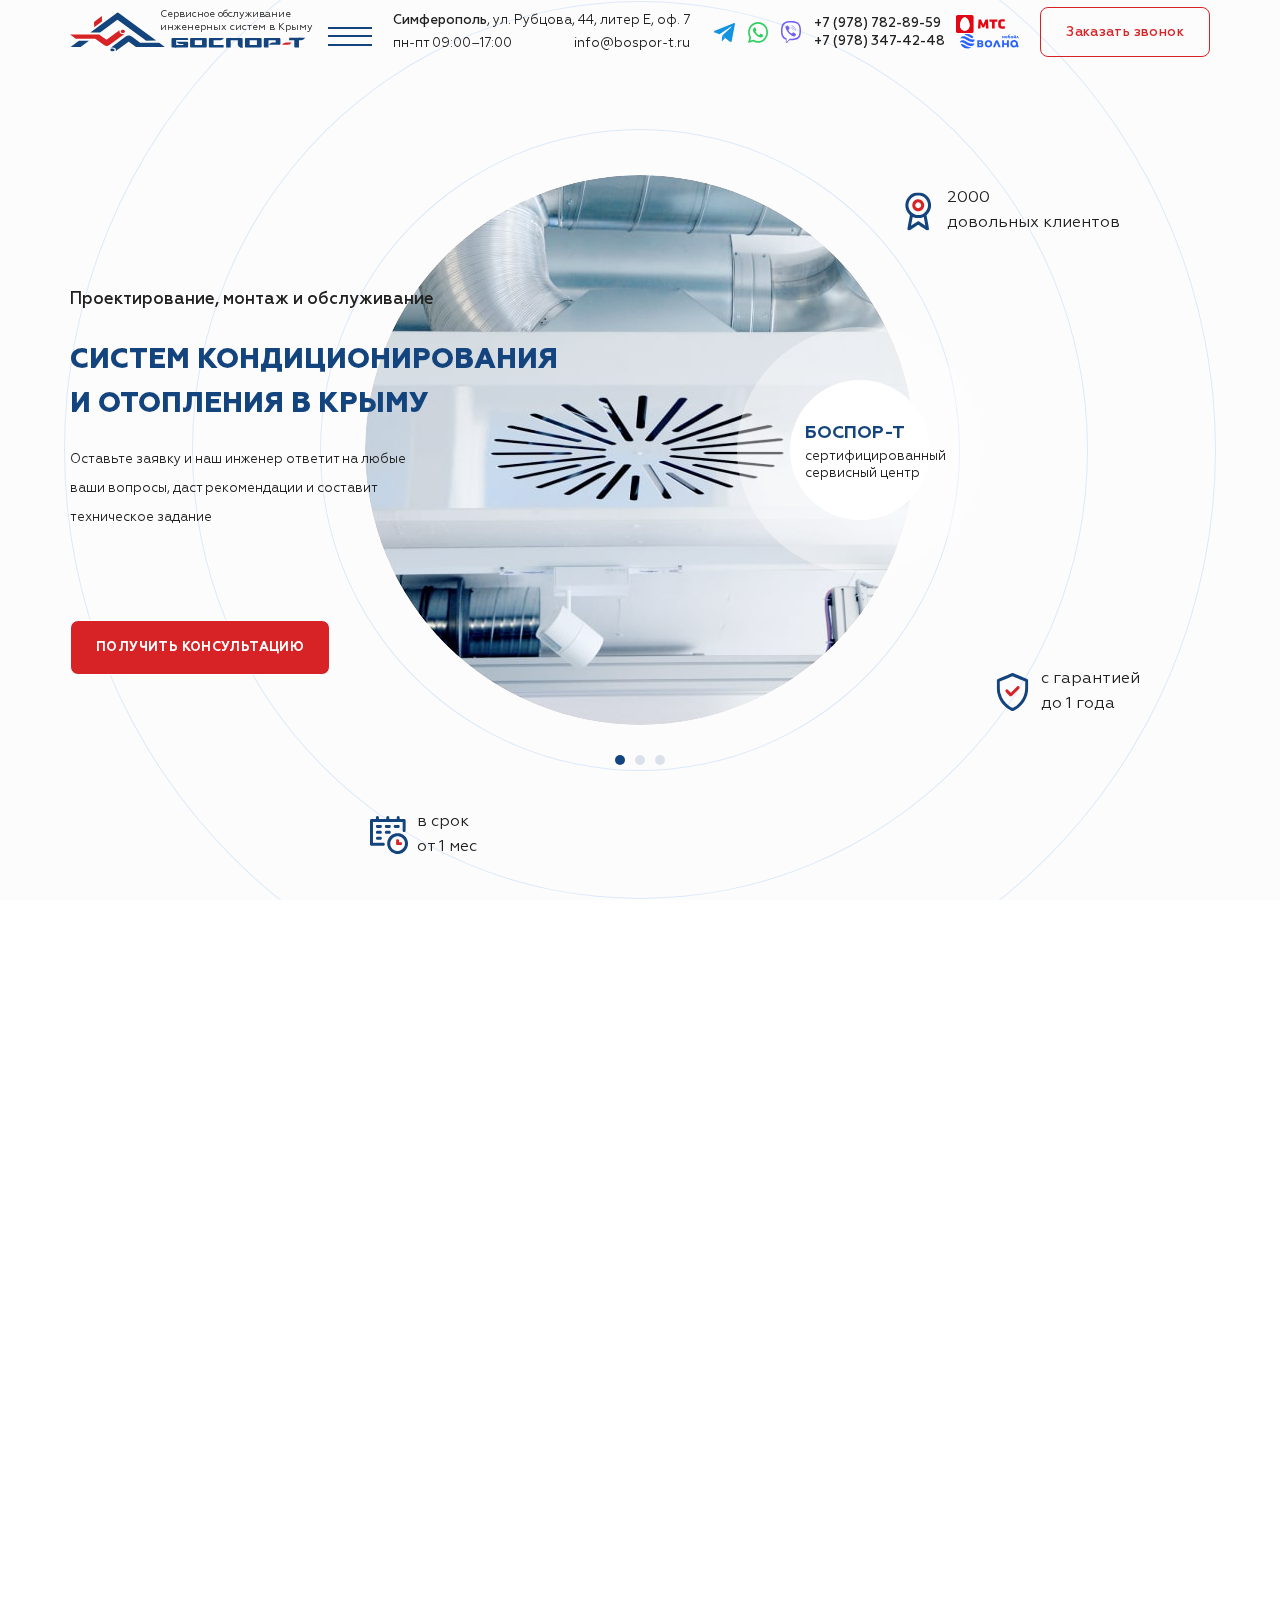
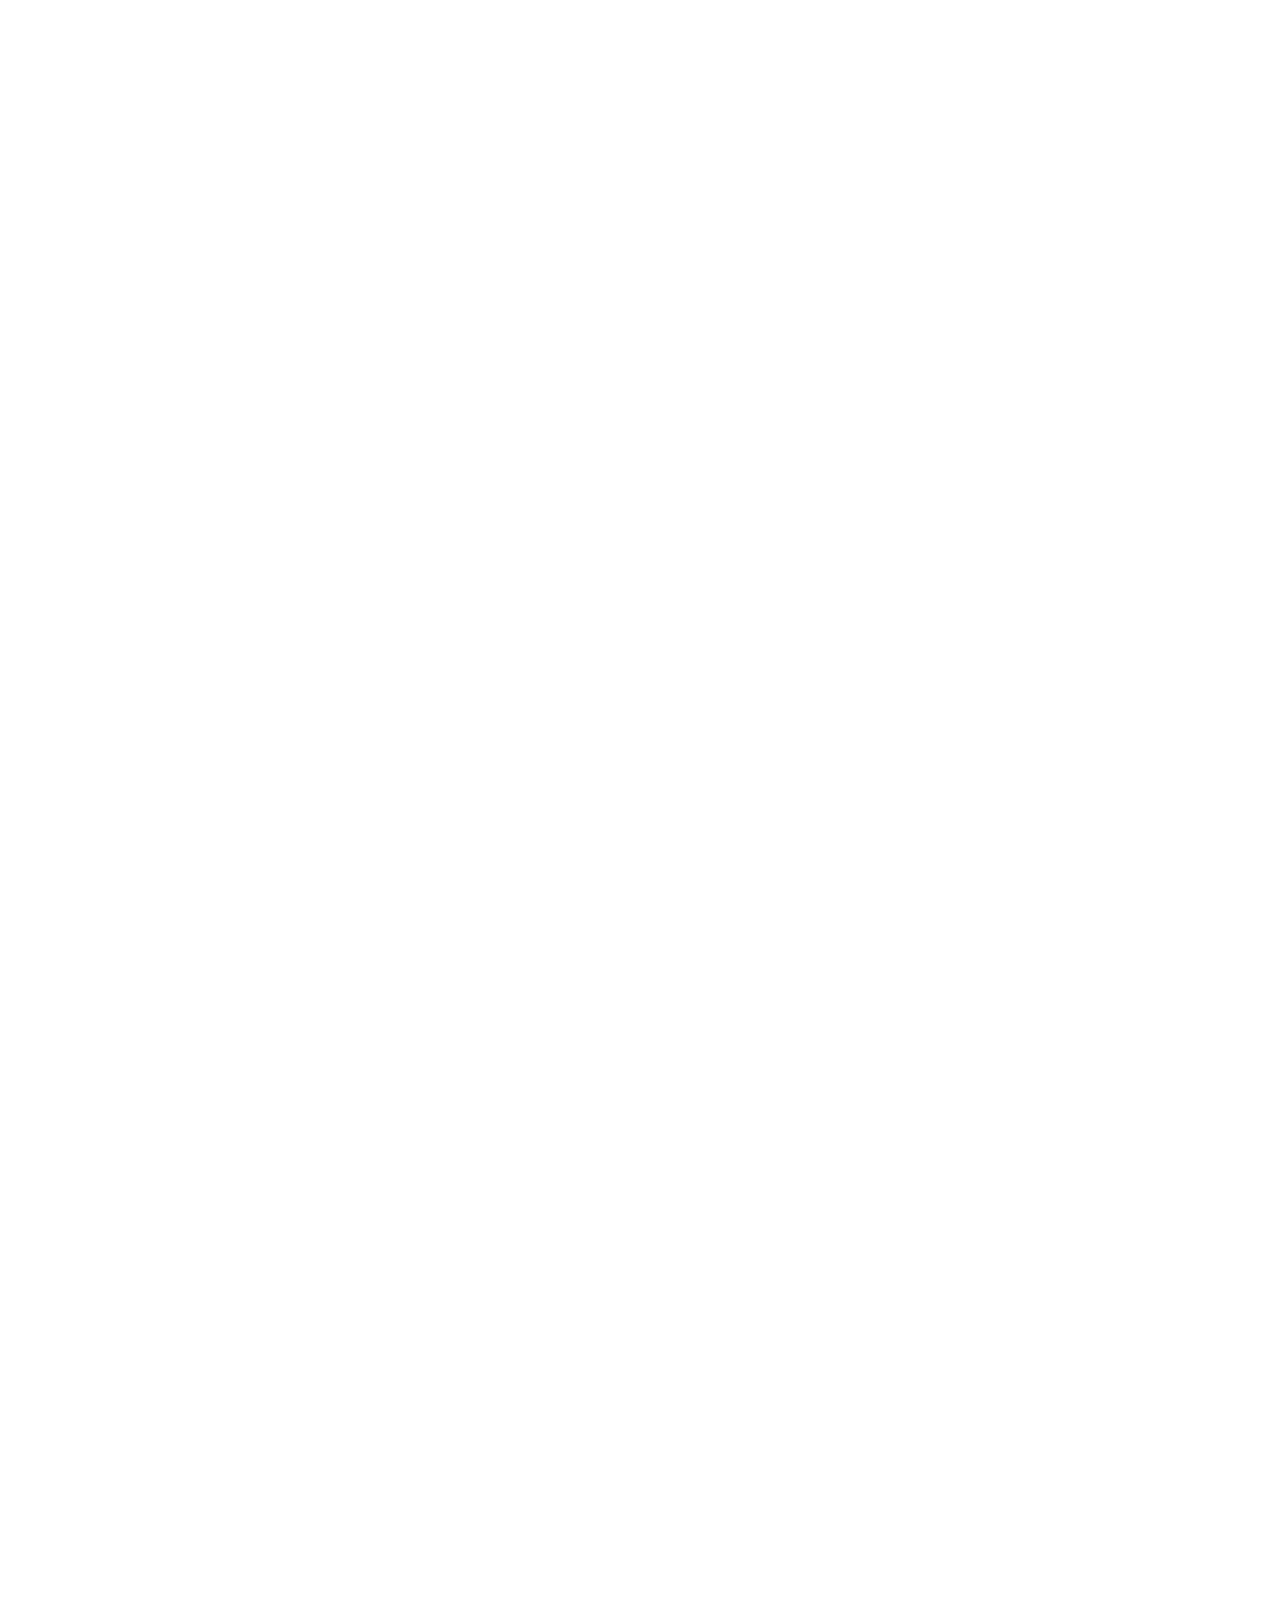
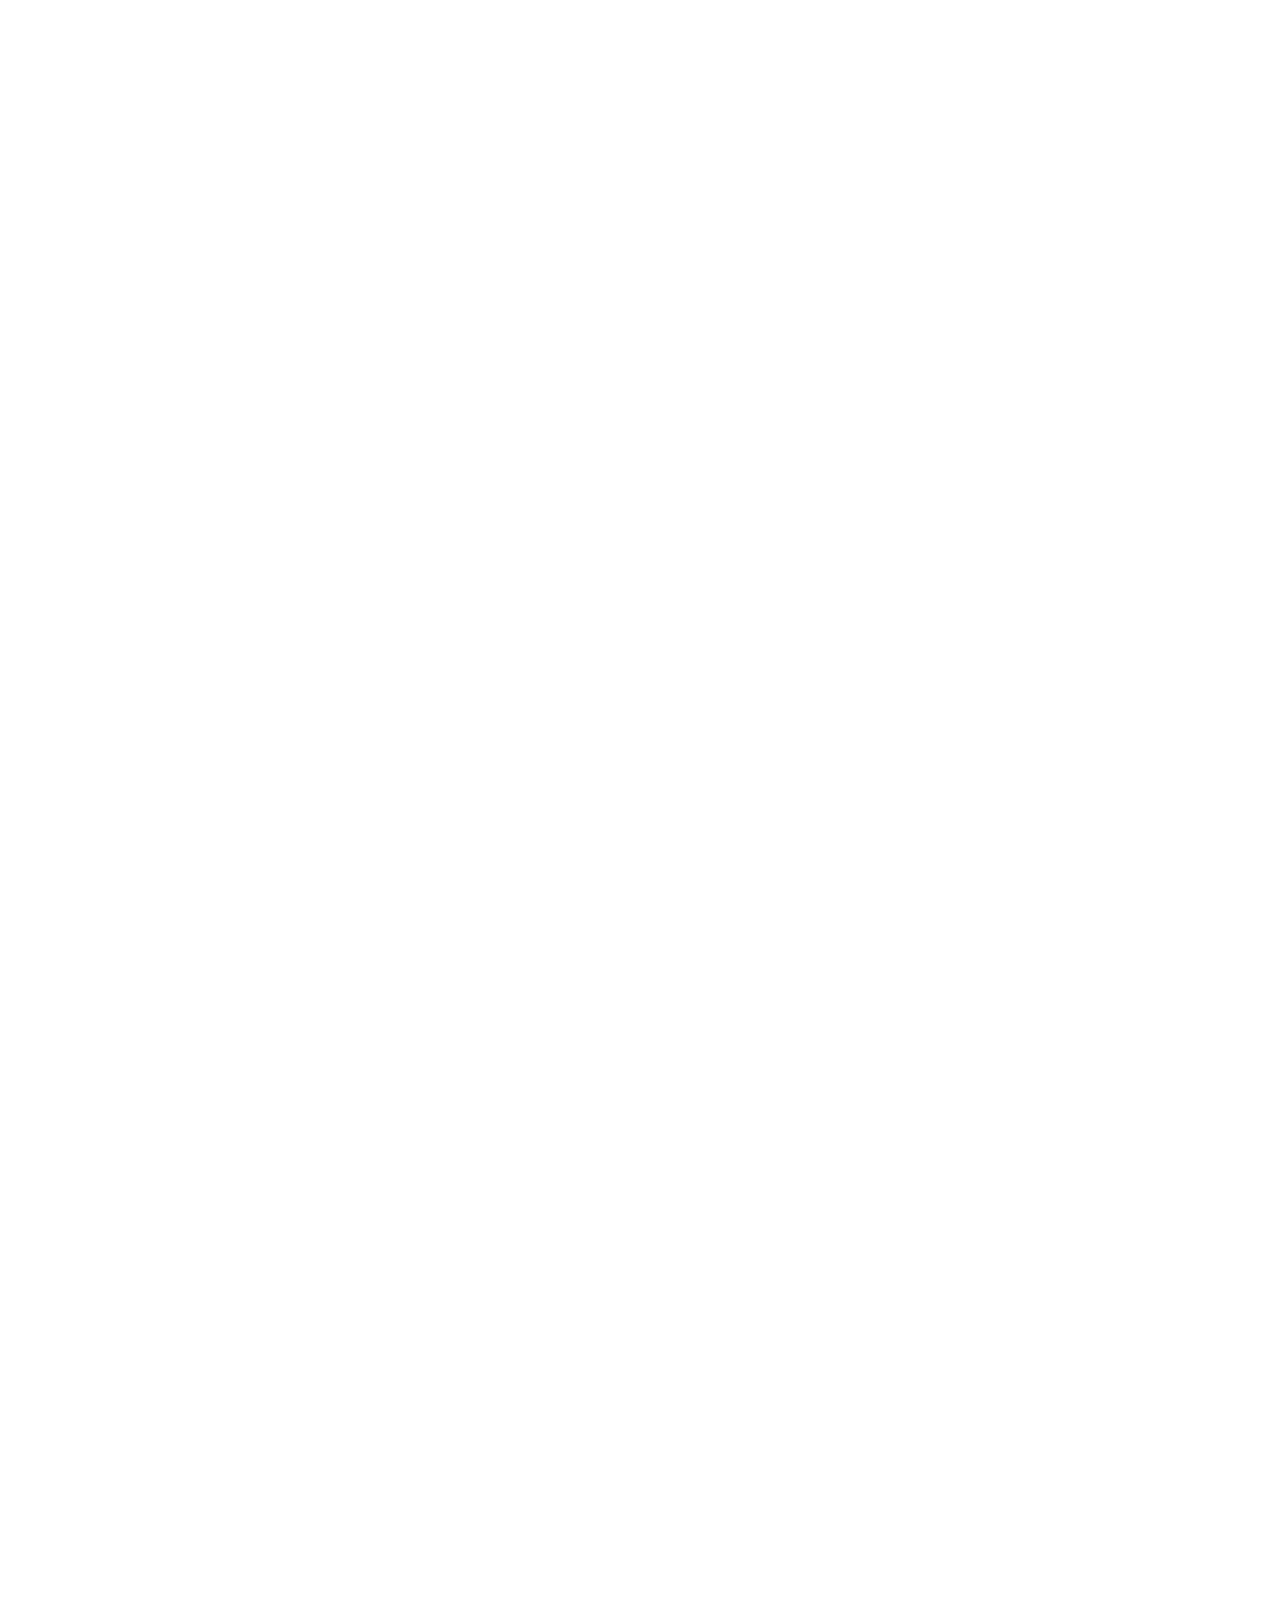
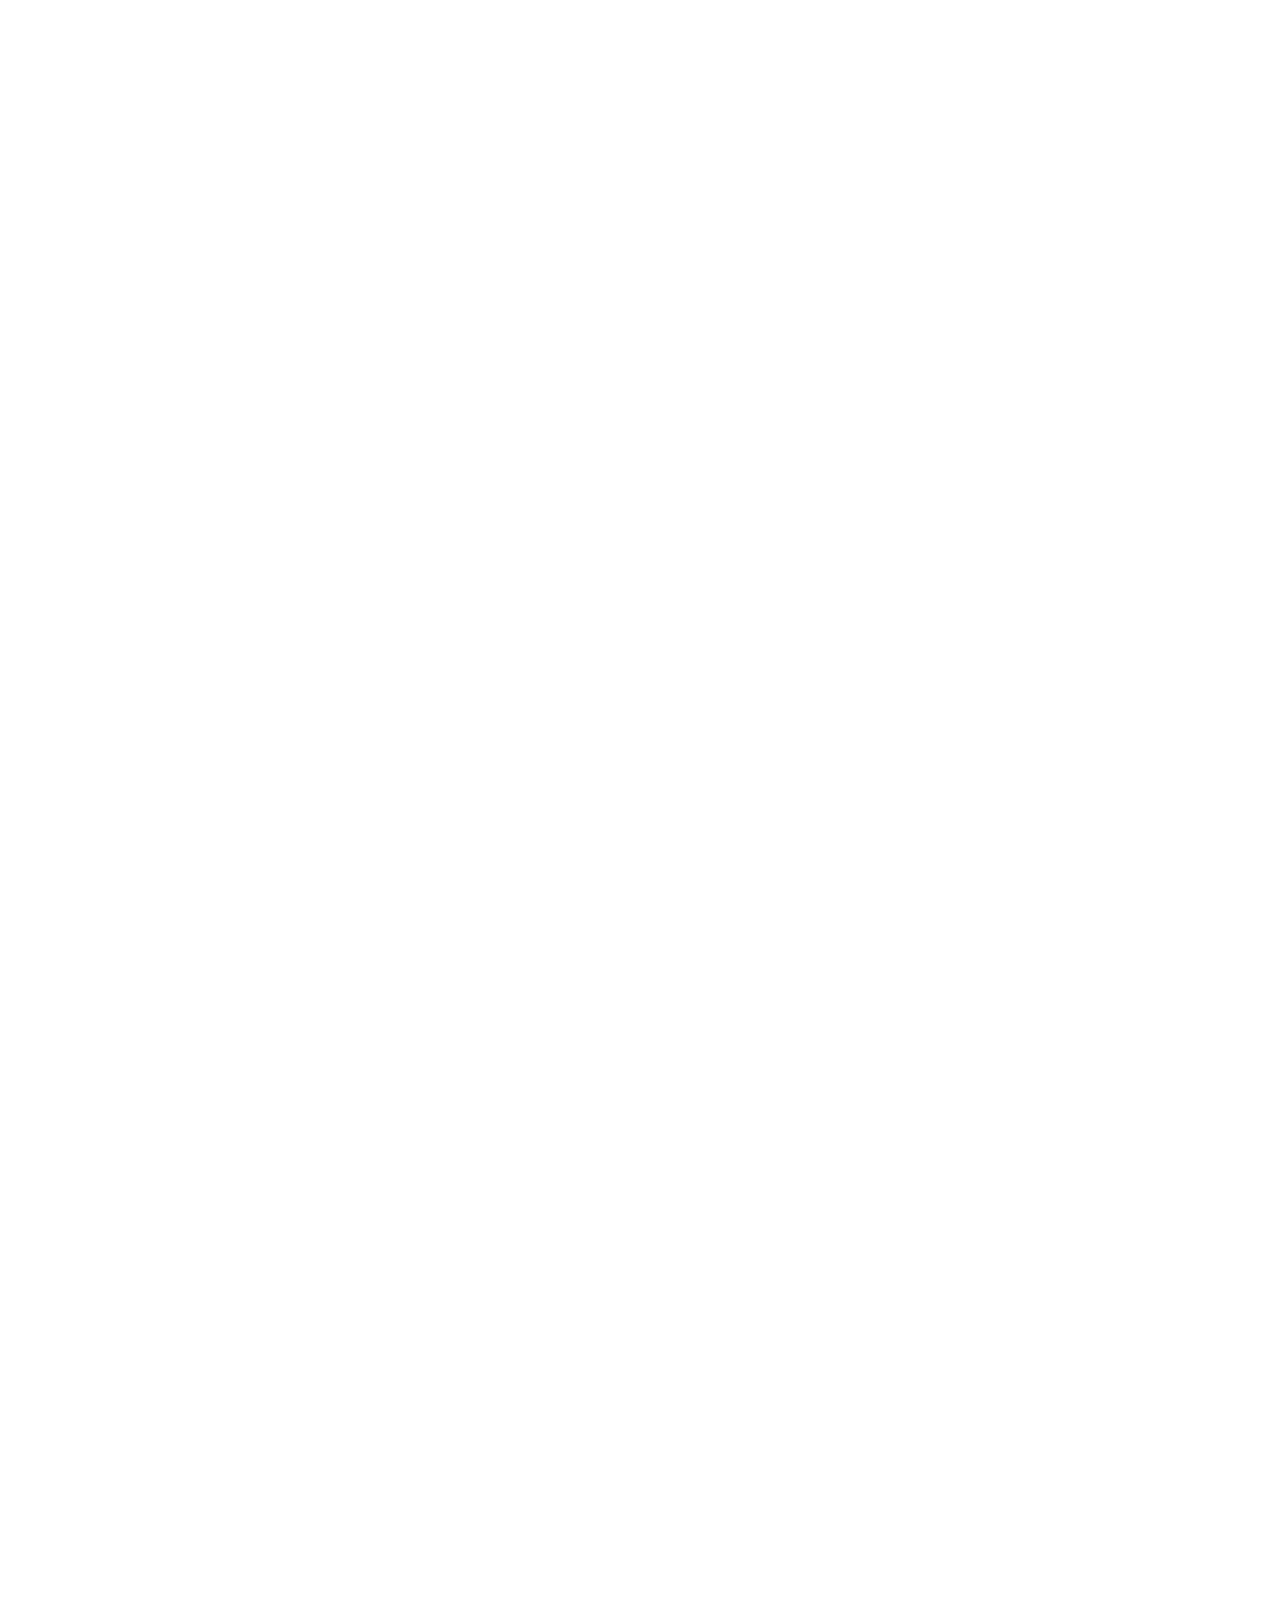
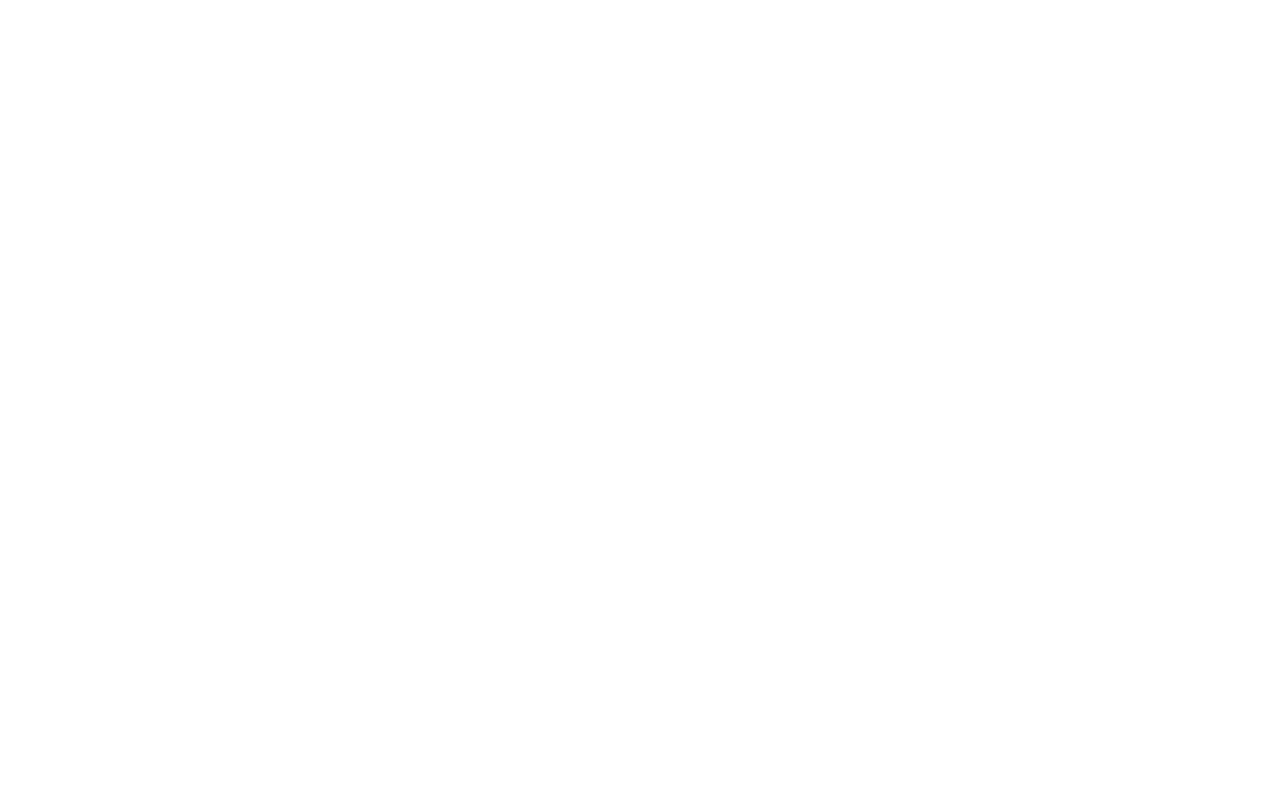
==== commit 0db9ee40: "Add files via upload" ====
--- a/index.html
+++ b/index.html
@@ -19,11 +19,11 @@
 	<link rel="stylesheet" href="libs/slick-1.5.9/slick/slick.css" />
 	<link rel="stylesheet" href="libs/slick-1.5.9/slick/slick-theme.css" />
 	<link rel="stylesheet" href="css/fonts.css" />
-	<link rel="stylesheet" href="css/main.css?ver=1.1" />
-	<link rel="stylesheet" href="css/media.css?ver=1.1" />
+	<link rel="stylesheet" href="css/main.css?ver=1.5" />
+	<link rel="stylesheet" href="css/media.css?ver=1.5" />
 </head>
 <body>
- 
+
 	<div class="wrapper">
 
 		<header class="header">
@@ -45,9 +45,14 @@
 							<a href="mailto:info@bospor-t.ru">info@bospor-t.ru</a>
 						</div>
 					</div>
+					<ul class="social-list">
+						<li><a href="#"><img src="img/tg.svg" alt="alt"></a></li>
+						<li><a href="#"><img src="img/wp.svg" alt="alt"></a></li>
+						<li><a href="#"><img src="img/vb.svg" alt="alt"></a></li>
+					</ul>
 					<div class="phones-main">
-						<a href="tel:+79787828959">+7 (978) 782-89-59</a>
-						<a href="tel:+79783474248">+7 (978) 347-42-48</a>
+						<a href="tel:+79787828959">+7 (978) 782-89-59 <img src="img/mts.svg" alt="alt"></a>
+						<a href="tel:+79783474248">+7 (978) 347-42-48 <img src="img/volna.svg" alt="alt"></a>
 					</div>
 					<a href="#" class="btn-main btn-main_transparent">Заказать звонок</a>
 				</div>
@@ -79,7 +84,7 @@
 							<div class="title-small">Проектирование, монтаж и обслуживание </div>
 							<h1 class="title-section">систем кондиционирования и отопления в Крыму</h1>
 							<div class="descr-title">Оставьте заявку и наш инженер ответит на любые ваши вопросы, даст рекомендации и составит техническое задание</div>
-							<a href="#" class="btn-main">ПОЛУЧИТЬ КОНСУЛЬТАЦИЮ</a>
+							<a href="#" class="btn-main btn-main_page">ПОЛУЧИТЬ КОНСУЛЬТАЦИЮ</a>
 						</div>
 						<ul class="slider-billbord">
 							<li>
@@ -182,25 +187,31 @@
 						<div class="service-block__content">
 							<div class="title-middle">Системы вентиляции и кондиционирования</div>
 							<ul>
-								<li>- Монтаж систем кондиционирования</li>
-								<li>- Комплексное техническое обслуживание кондиционеров</li>
-								<li>- Комплексное техническое обслуживание систем вентиляции</li>
+								<li>Монтаж систем кондиционирования</li>
+								<li>Комплексное техническое обслуживание кондиционеров</li>
+								<li>Комплексное техническое обслуживание систем вентиляции</li>
 							</ul>
 							<a href="#" class="link-more">Подробнее <i class="fas fa-arrow-right"></i></a>
+							<div class="service-block__img">
+								<img src="img/img_serv1.png" alt="alt">
+							</div>
 						</div>
 						<div class="service-block__bg"></div>
 					</div>
 					<div class="service-block service-block_right">
 						<div class="service-block__content">
-							<div class="title-middle">Системы отопления</div>
+							<div class="title-middle">Системы <br>отопления</div>
 							<ul>
-								<li>- Техническое обслуживание промышленного оборудования</li>
-								<li>- Техническое обслуживание бытового оборудования</li>
-								<li>- Пуско-наладочные работы</li>
-								<li>- Монтаж и ремонт котельного оборудования</li>
-								<li>- Поверка средств измерений котельной</li>
+								<li>Техническое обслуживание промышленного оборудования</li>
+								<li>Техническое обслуживание бытового оборудования</li>
+								<li>Пуско-наладочные работы</li>
+								<li>Монтаж и ремонт котельного оборудования</li>
+								<li>Поверка средств измерений котельной</li>
 							</ul>
 							<a href="#" class="link-more">Подробнее <i class="fas fa-arrow-right"></i></a>
+							<div class="service-block__img">
+								<img src="img/img_serv2.png" alt="alt">
+							</div>
 						</div>
 						<div class="service-block__bg"></div>
 					</div>
@@ -209,7 +220,7 @@
 
 			<section class="section portfolio">
 				<div class="container">
-					<h2 class="title-section">Мы оказываем услуги <span>крупнейшим</span> организация полуострова</h2>
+					<h2 class="title-section">Мы оказываем услуги <br><span>крупнейшим</span> организация полуострова</h2>
 					<ul class="tabs">
 						<li class="active"><a href="#tab1">Банки</a></li>
 						<li><a href="#tab2">ТЦ</a></li>
@@ -459,6 +470,9 @@
 							</ul>
 						</div>
 					</div>
+					<div class="bottom-button">
+						<a href="#" class="btn-main btn-main_transparent">Смотреть все объекты</a>
+					</div>
 				</div>
 			</section>
 
@@ -470,7 +484,7 @@
 				</div>
 				<div class="consultation-block">
 					<div class="container">
-						<div class="row align-items-center">
+						<div class="row">
 							<div class="col-lg-5">
 								<h2 class="title-section">Давайте детально <span>обсудим ваш проект</span></h2>
 								<div class="descr-big">Оставьте ваши контакты и я свяжусь с вами, чтобы:</div>
@@ -498,6 +512,10 @@
 										<div class="item-form">
 											<input type="text" placeholder="+7 (___) ___-__-__" class="input-phone" required="required">
 										</div>
+										<div class="file-upload">
+											<label><input type="file" name="file">Добавить вложение <i class="fal fa-paperclip"></i></label>
+											<div class="name-upload"></div>
+										</div>
 										<input type="submit" class="btn-main" value="Рассчитать стоимость">
 										<div class="checkbox">
 											<label>
@@ -516,8 +534,8 @@
 			<section class="section reviews">
 				<div class="container">
 					<h2 class="title-section"><span>Отзывы</span> о нашей работе</h2>
-					<div class="row row_reviews">
-						<div class="col-lg-6">
+					<ul class="slider-reviews">
+						<li>
 							<div class="item-review">
 								<div class="item-review__head">
 									<div class="item-review__image">
@@ -528,8 +546,8 @@
 								<p>Производили чистку колонки. Остался весьма доволен,  т.к. ребята работают хорошо, со знанием дела, разбирали полностью и промыли. Возможно не самый дешевый прайс, но видно за что платишь!</p>
 								<div class="item-review__date">19 января 2022</div>
 							</div>
-						</div>
-						<div class="col-lg-6">
+						</li>
+						<li>
 							<div class="item-review">
 								<div class="item-review__head">
 									<div class="item-review__image">
@@ -537,11 +555,23 @@
 									</div>
 									<div class="descr-big">Евгения Т.</div>
 								</div>
-								<p>Ответственная компания, советую.</p>
+								<p>Производили чистку колонки. Остался весьма доволен, т.к. ребята работают хорошо, со знанием дела, разбирали полностью и промыли. Возможно не самый дешевый прайс, но видно за что платишь!</p>
 								<div class="item-review__date">19 января 2022</div>
 							</div>
-						</div>
-						<div class="col-lg-6">
+						</li>
+						<li>
+							<div class="item-review">
+								<div class="item-review__head">
+									<div class="item-review__image">
+										<img src="img/review2.jpg" alt="alt">
+									</div>
+									<div class="descr-big">Евгения Т.</div>
+								</div>
+								<p>Производили чистку колонки. Остался весьма доволен, т.к. ребята работают хорошо, со знанием дела, разбирали полностью и промыли. Возможно не самый дешевый прайс, но видно за что платишь!</p>
+								<div class="item-review__date">19 января 2022</div>
+							</div>
+						</li>
+						<li>
 							<div class="item-review">
 								<div class="item-review__head">
 									<div class="item-review__image">
@@ -552,8 +582,20 @@
 								<p>Производили чистку колонки. Остался весьма доволен,  т.к. ребята работают хорошо, со знанием дела, разбирали полностью и промыли. Возможно не самый дешевый прайс, но видно за что платишь!</p>
 								<div class="item-review__date">19 января 2022</div>
 							</div>
-						</div>
-						<div class="col-lg-6">
+						</li>
+						<li>
+							<div class="item-review">
+								<div class="item-review__head">
+									<div class="item-review__image">
+										<img src="img/review1.jpg" alt="alt">
+									</div>
+									<div class="descr-big">Павел Лозинский</div>
+								</div>
+								<p>Производили чистку колонки. Остался весьма доволен,  т.к. ребята работают хорошо, со знанием дела, разбирали полностью и промыли. Возможно не самый дешевый прайс, но видно за что платишь!</p>
+								<div class="item-review__date">19 января 2022</div>
+							</div>
+						</li>
+						<li>
 							<div class="item-review">
 								<div class="item-review__head">
 									<div class="item-review__image">
@@ -561,14 +603,35 @@
 									</div>
 									<div class="descr-big">Евгения Т.</div>
 								</div>
-								<p>Ответственная компания, советую.</p>
+								<p>Производили чистку колонки. Остался весьма доволен, т.к. ребята работают хорошо, со знанием дела, разбирали полностью и промыли. Возможно не самый дешевый прайс, но видно за что платишь!</p>
 								<div class="item-review__date">19 января 2022</div>
 							</div>
-						</div>
-					</div>
-					<div class="bottom-button">
-						<a href="#" class="btn-main btn-main_transparent">Больше отзывов</a>
-					</div>
+						</li>
+						<li>
+							<div class="item-review">
+								<div class="item-review__head">
+									<div class="item-review__image">
+										<img src="img/review2.jpg" alt="alt">
+									</div>
+									<div class="descr-big">Евгения Т.</div>
+								</div>
+								<p>Производили чистку колонки. Остался весьма доволен, т.к. ребята работают хорошо, со знанием дела, разбирали полностью и промыли. Возможно не самый дешевый прайс, но видно за что платишь!</p>
+								<div class="item-review__date">19 января 2022</div>
+							</div>
+						</li>
+						<li>
+							<div class="item-review">
+								<div class="item-review__head">
+									<div class="item-review__image">
+										<img src="img/review1.jpg" alt="alt">
+									</div>
+									<div class="descr-big">Павел Лозинский</div>
+								</div>
+								<p>Производили чистку колонки. Остался весьма доволен,  т.к. ребята работают хорошо, со знанием дела, разбирали полностью и промыли. Возможно не самый дешевый прайс, но видно за что платишь!</p>
+								<div class="item-review__date">19 января 2022</div>
+							</div>
+						</li>
+					</ul>
 				</div>
 			</section>
 
@@ -625,6 +688,16 @@
 									</div>
 								</div>
 							</div>
+							<div class="bottom-form">
+								<form>
+									<div class="line-form">
+										<div class="item-form">
+											<input type="text" placeholder="Ваше имя" required="required">
+										</div>
+										<input type="submit" class="btn-main btn-main_page" value="Рассчитать стоимость">
+									</div>
+								</form>
+							</div>
 						</div>
 						<div class="tab-pane" id="tab_step2">
 							<div class="row row_steps">
@@ -670,6 +743,16 @@
 										<div class="item-step__number">06</div>
 									</div>
 								</div>
+							</div>
+							<div class="bottom-form">
+								<form>
+									<div class="line-form">
+										<div class="item-form">
+											<input type="text" placeholder="Ваше имя" required="required">
+										</div>
+										<input type="submit" class="btn-main btn-main_page" value="Рассчитать стоимость">
+									</div>
+								</form>
 							</div>
 						</div>
 					</div>		
@@ -702,6 +785,10 @@
 									<img src="img/logo2.svg" alt="alt">
 								</a>
 								<div class="logo-descr">Сервисное обслуживание инженерных систем в Крыму</div>
+								<div class="footer__requisites">
+									<p>ИНН/ КПП	9102019631/910201001</p>
+									<p>ОГРН	1149102029845</p>
+								</div>
 							</div>
 							<div class="col-lg-4">
 								<ul class="footer__nav">
@@ -723,11 +810,21 @@
 									<div class="footer__content">
 										<div class="footer__item">
 											<p><strong>Адрес:</strong></p>
-											<p>Симферополь, <br>ул. Рубцова 44</p>
+											<p>Симферополь, <br>ул. Рубцова, 44 <br>литер Е, офис 7</p>
 										</div>
 										<div class="footer__item">
 											<p><strong>Телефон:</strong></p>
-											<p><a href="tel:+79787828959">+7 (978) 782 89-59</a></p>
+											<div class="wrap-contacts">
+												<ul class="social-list">
+													<li><a href="#"><img src="img/tg.svg" alt="alt"></a></li>
+													<li><a href="#"><img src="img/wp.svg" alt="alt"></a></li>
+													<li><a href="#"><img src="img/vb.svg" alt="alt"></a></li>
+												</ul>
+												<div class="phones-main">
+													<a href="tel:+79787828959">+7 (978) 782-89-59</a>
+													<a href="tel:+79783474248">+7 (978) 347-42-48</a>
+												</div>
+											</div>
 										</div>
 										<div class="footer__item">
 											<p><strong>E-mail:</strong></p>
@@ -772,7 +869,7 @@
 <script src="libs/mask/jquery.maskedinput.js"></script>
 <script src="libs/fullPage.js-master/jquery.fullPage.js"></script>
 <script src="libs/jQueryFormStyler-master/jquery.formstyler.min.js"></script>
-<script src="js/common.js?ver=1.1"></script>
+<script src="js/common.js?ver=1.5"></script>
 <script src="https://api-maps.yandex.ru/2.1/?lang=ru_RU"></script>
 <script>
 	$(document).ready(function() {
--- a/css/main.css
+++ b/css/main.css
@@ -19,7 +19,7 @@
 body textarea:focus:required:invalid {
 	
 }
-body input:required:valid,
+body input:required:valid, 
 body textarea:required:valid {
 	
 } 
@@ -1252,7 +1252,344 @@
 }
 .section_bottom .fp-tableCell {
 	padding-top: 84px;
-	    display: flex;
-    flex-direction: column;
-    justify-content: flex-end;
+	display: flex;
+	flex-direction: column;
+	justify-content: flex-end;
+}
+
+.social-list {
+	display: flex;
+	align-items: center;
+}
+.social-list li {
+	margin-right: 13px;
+}
+.phones-main a {
+	display: inline-flex;
+	align-items: center;
+}
+.phones-main a img {
+	margin-left: 15px;
+}
+.badge-billbord__title span {
+	color: #13447E;
+}
+.btn-main_page {
+	background-color: #D72326;
+}
+.btn-main_page:hover {
+	background-color: #b4090c;
+}
+.title-section {
+	font-weight: 500;
+}
+.service-block__bg {
+	border: none;
+	background-image: none !important;
+}
+.service-block ul {
+	min-height: initial !important;
+}
+.service-block {
+	padding-top: 80px;
+}
+.service-block_left ul {
+	max-width: 400px;
+}
+.service-block ul li {
+	padding-left: 15px;
+	margin-bottom: 12px;
+	position: relative;
+}
+.service-block ul li::before {
+	position: absolute;
+	top: 0;
+	left: 0;
+	content: "•";
+}
+.service-block ul {
+	padding-bottom: 15px;
+	line-height: initial !important;
+	color: initial;
+}
+.content-billbord .title-section {
+	font-weight: 800;
+}
+.service-block_left .service-block__bg {
+	background: #D9E9F8;
+}
+.service-block_left .service-block__img {
+	margin-left: -60px;
+}
+.service-block_right .service-block__img {
+	margin-left: 200px;
+}
+.portfolio .title-section {
+	margin: 0 110px;
+	padding-bottom: 30px;
+	text-align: left;
+}
+body .content-portfolio .title-block {
+	padding-bottom: 0;
+	margin-bottom: 0;
+	border: none;
+}
+body .content-portfolio .descr-block {
+	padding-bottom: 15px;
+	margin-bottom: 20px;
+	border-bottom: 1px solid rgba(33, 33, 33, 0.1);
+}
+.content-portfolio__bottom {
+	padding-top: 0px;
+	text-align: left;
+}
+.tab-container::before {
+	border: none;
+}
+.tab-container {
+	padding: 30px;
+}
+.circles {
+	pointer-events: none;
+}
+.portfolio .bottom-button {
+	padding-top: 35px;
+}
+.consultation .fp-tableCell {
+	vertical-align: bottom;
+}
+.consultation {
+	background: #FCFCFC;
+}
+.block-form {
+	background: #D9E9F8;
+border: 1px solid #DCE9FA;
+border-radius: 8px;
+}
+.block-form .btn-main {
+	border: none;
+}
+.block-form .item-form input {
+	border: none;
+}
+.checkbox {
+	margin-top: 18px;
+}
+.file-upload input {
+	width: 0 !important;
+	height: 0 !important;
+	padding: 0 !important;
+	opacity: 0 !important;
+	position: absolute;
+}
+.file-upload label {
+	font-size: 14px;
+	line-height: 20px;
+	padding: 14px 12px;
+	font-weight: 400;
+	color: #8F8F8F;
+	display: flex;
+	align-items: center;
+	justify-content: space-between;
+	color: #8F8F8F;
+	cursor: pointer;
+border: 1px solid #FFFFFF;
+border-radius: 3px;
+	font-family: 'Geometria';
+	transition: all 0.3s;
+}
+.file-upload:hover label {
+	background: rgba(255, 255, 255, 0.2);
+}
+.file-upload label i {
+	margin-left: 12px;
+}
+.file-upload {
+	margin-bottom: 13px;
+	position: relative;
+}
+.consultation-block .title-section {
+	    max-width: 515px;
+	margin-right: 0;
+}
+.consultation-block .descr-big {
+	max-width: 100%;
+}
+.consultation .circles {
+	transform: scale(0.7);
+	transform-origin: 50% 30vh;
+}
+.reviews {
+	background: transparent;
+}
+.item-review {
+	background: #FCFCFC;
+box-shadow: 0px 3px 7px rgba(19, 68, 126, 0.1);
+border-radius: 8px;
+}
+.item-review:hover {
+	box-shadow: 0px 3px 13px rgba(19, 68, 126, 0.4);
+}
+.item-review::before {
+	background: #FFFFFF;
+border: 1px solid rgba(220, 233, 250, 0.5);
+border-radius: 8px;
+}
+.item-review__date {
+	opacity: 1;
+	color: #212121;
+}
+.slider-reviews .item-review {
+	margin: 12px;
+}
+.slider-reviews {
+ margin: 0 -12px;
+}
+.slider-reviews .slick-dots {
+	bottom: 0px;
+}
+.slider-reviews {
+	padding-bottom: 20px;
+}
+.item-step {
+	opacity: 1;
+	background: #FFFFFF;
+box-shadow: 0px 6px 10px rgba(19, 68, 126, 0.1);
+border-radius: 8px;
+}
+.steps {
+	background: #FCFCFC;
+}
+.tabs a {
+	color: #212121;
+}
+.line-form {
+	display: flex;
+	align-items: center;
+	justify-content: center;
+}
+.line-form .item-form {
+	width: 292px;
+	margin: 0;
+	margin-right: -15px;
+}
+.bottom-form {
+	padding-top: 10px;
+}
+.item-step::before {
+	border: none;
+}
+.footer-bottom {
+	background: #093972;
+}
+.wrap-contacts {
+	display: flex;
+	align-items: center;
+	white-space: nowrap;
+	justify-content: flex-end;
+}
+.footer .social-list img {
+filter: brightness(0) invert(1);
+}
+.footer .phones-main a {
+	color: #fff;
+	font-weight: 600;
+}
+.logo-descr {
+	padding-top: 20px;
+}
+.footer__requisites {
+	padding-top: 40px;
+	font-weight: 500;
+}
+.wrapper_page {
+	padding-top: 83px;
+}
+.wrapper_page .header {
+	background-color: #FCFCFC;
+	position: fixed;
+}
+.page-news {
+	padding-top: 34px;
+	padding-bottom: 49px;
+}
+.item-news {
+	padding: 35px 38px;
+	background: #FFFFFF;
+box-shadow: 0px 10px 20px rgba(19, 68, 126, 0.03);
+	display: block;
+	min-height: 100%;
+}
+.item-news__image {
+	height: 390px;
+	margin-bottom: 16px;
+	display: block;
+	width: 100%;
+}
+.item-news__image img {
+	width: 100%;
+	height: 100%;
+	object-fit: cover;
+	font-family: 'object-fit: cover;';
+}
+.item-news__date {
+	font-size: 14px;
+line-height: 24px;
+margin-bottom: 12px;
+color: #ADABAB;
+	display: block;
+}
+.item-news__title {
+	font-size: 20px;
+	line-height: 28px;
+	font-weight: 500;
+color: #13447E;
+}
+.item-news:hover {
+	box-shadow: 0px 10px 20px rgba(19, 68, 126, 0.1);
+}
+.row_news {
+	margin: 0 -45px;
+}
+.row_news > div {
+	padding: 0 45px;
+	margin-bottom: 49px;
+}
+.page-news .title-section {
+	padding-bottom: 30px;
+}
+.pager {
+	margin-top: 10px;
+	position: relative;
+	display: flex;
+	align-items: center;
+	justify-content: center;
+	position: relative;
+}
+.page-numbers {
+	font-size: 18px;
+	line-height: 32px;
+	margin: 0 17px;
+color: #212121;
+}
+.page-numbers:hover {
+	color: #D72326;
+}
+.prev.page-numbers,
+.next.page-numbers {
+	position: absolute;
+	top: 0;
+	margin: 0;
+}
+.prev.page-numbers {
+	left: 0;
+}
+.next.page-numbers {
+	right: 0;
+}
+.page-numbers:hover path {
+	fill: #D72326;
+}
+.page-numbers path {
+	transition: all 0.3s;
 }--- a/css/media.css
+++ b/css/media.css
@@ -31,6 +31,16 @@
 	}
 	.footer__content {
 		line-height: 20px;
+	}
+
+	.service-block {
+		padding-top: 30px;
+	}
+	.service-block__img {
+		transform: scale(0.9);
+	}
+	.logo-descr {
+		padding-top: 20px;
 	}
 }
 @media only screen and (max-height: 850px) and (min-width: 1200px) {
@@ -191,6 +201,40 @@
 	.steps .title-section {
 		padding-bottom: 15px;
 	}
+
+	.service-block {
+		padding-top: 30px;
+	}
+	.service-block__img {
+		transform: scale(0.8);
+		transform-origin: 0 0;
+	}
+	.service-block .title-middle {
+		margin-bottom: 15px;
+	}
+	.service-block_left .service-block__img {
+		margin-left: -20px;
+	}
+	.service-block_right .service-block__img {
+		margin-left: 120px;
+		margin-top: -30px;
+	}
+	.services .title-section {
+		padding-bottom: 20px;
+	}
+	body .content-portfolio .descr-block {
+		padding-bottom: 8px;
+		margin-bottom: 13px;
+	}
+	.image-consultation img {
+		max-width: 400px;
+	}
+	.footer__requisites {
+		padding-top: 30px;
+	}
+	.section_bottom .fp-tableCell {
+		padding-top: 65px;
+	}
 }
 
 @media only screen and (max-height: 750px) and (min-width: 1200px) {
@@ -326,6 +370,23 @@
 		left: 7px;
 		right: 7px;
 		bottom: 7px;
+	}
+
+	.service-block {
+		padding-top: 20px;
+	}
+	.service-block__img {
+		transform: scale(0.6);
+		transform-origin: 0 0;
+	}
+	.service-block .title-middle {
+		margin-bottom: 15px;
+	}
+	.image-consultation img {
+		max-width: 345px;
+	}
+	.wrapper_page {
+		padding-top: 58px;
 	}
 }
 
@@ -519,6 +580,78 @@
 	}
 	.col-lg-3 .block-form {
 		margin-left: -54px;
+	}
+
+	.service-block_left ul {
+		max-width: 300px;
+	}
+	.service-block_right .service-block__img {
+		margin-left: 80px;
+	}
+	.service-block_left .service-block__img {
+		margin-left: -20px;
+	}
+	.tab-container {
+		padding: 20px;
+	}
+	.title-section {
+		line-height: 44px;
+	}
+	.image-consultation img {
+		max-width: 350px;
+	}
+	.item-step {
+		padding: 25px;
+		min-height: 195px;
+	}
+	.line-form .item-form {
+		width: 245px;
+	}
+	.footer__requisites {
+		padding-top: 20px;
+	}
+	.footer .social-list img {
+		max-width: 18px;
+	}
+	.tab-container .slick-prev {
+		left: -140px;
+	}
+	.tab-container .slick-next {
+		right: -140px;
+	}
+	.wrapper_page {
+		padding-top: 57px;
+	}
+	.row_news {
+		margin: 0 -25px;
+	}
+	.row_news > div {
+		padding: 0 25px;
+		margin-bottom: 29px;
+	}
+	.item-news {
+		padding: 30px 30px;
+	}
+	.item-news__image {
+		height: 330px;
+		margin-bottom: 15px;
+	}
+	.item-news__title {
+		font-size: 18px;
+		line-height: 27px;
+	}
+	.item-news__date {
+		font-size: 13px;
+		line-height: 22px;
+		margin-bottom: 10px;
+	}
+	.page-numbers {
+		font-size: 16px;
+		line-height: 30px;
+		margin: 0 14px;
+	}
+	.page-news .title-section {
+		padding-bottom: 17px;
 	}
 }
 /* Large Devices, Wide Screens */
@@ -749,6 +882,44 @@
 	.section_bottom .fp-tableCell {
 		padding-top: 0;
 	}
+
+	.header__wrapper .phones-main a img,
+	.header__wrapper .social-list {
+		display: none;
+	}
+	.service-block__content {
+		max-width: 350px;
+	}
+	.service-block__img img {
+		max-width: 100%;
+		height: auto;
+	}
+	.reviews .title-section {
+		padding-bottom: 6px;
+	}
+	.portfolio .title-section {
+		margin: 0 70px;
+	}
+	.steps {
+		padding-bottom: 35px;
+	}
+	.row_news {
+		margin: 0 -15px;
+	}
+	.row_news > div {
+		padding: 0 15px;
+		margin-bottom: 25px;
+	}
+	.item-news {
+		padding: 25px 20px;
+	}
+	.item-news__image {
+		height: 280px;
+	}
+	.item-news__title {
+		font-size: 16px;
+		line-height: 26px;
+	}
 }
 
 /* Medium Devices, Desktops */
@@ -904,6 +1075,27 @@
 	.footer-bottom {
 		padding: 20px 0;
 	}
+
+	.service-block_right .service-block__img {
+		margin-left: 0;
+		margin-top: 20px;
+	}
+	.portfolio .title-section {
+		margin: 0;
+	}
+	.consultation .circles {
+		transform: none;
+	}
+	.footer__requisites {
+		padding-top: 10px;
+		padding-bottom: 15px;
+	}
+	.item-news__image {
+		height: 335px;
+	}
+	.wrapper_page {
+    padding-top: 54px;
+}
 }
 
 /* Small Devices, Tablets */
@@ -989,6 +1181,25 @@
 	.row_steps .slick-slide {
 		height: inherit !important;
 	}
+	.item-step .title-block,
+	.item-step,
+	.item-step::after {
+		transition: all 0.3s;
+	}
+	.line-form .item-form {
+		width: 215px;
+	}
+	.portfolio .bottom-button {
+		padding-top: 52px;
+	}
+	.reviews,
+	.portfolio {
+		padding-bottom: 35px;
+	}
+	.page-news {
+    padding-top: 28px;
+    padding-bottom: 34px;
+}
 }
 
 /* Extra Small Devices, Phones */
@@ -1009,13 +1220,14 @@
 	.item-billbord:nth-child(2) {
 		bottom: 256px;
 		max-width: 140px;
-		right: -38px;
+		right: -30px;
 	}
 	.badge-billbord {
 		width: 120px;
 		height: 120px;
 		bottom: 78px;
 		font-size: 12px;
+		right: 20px;
 		line-height: 16px;
 		padding-left: 40px;
 	}
@@ -1112,6 +1324,19 @@
 	}
 	.contacts-block {
 		padding-top: 0;
+	}
+	.line-form {
+		display: block;
+	}
+	.line-form .item-form {
+		width: 100%;
+		margin-bottom: 15px;
+	}
+	.line-form .btn-main {
+		width: 100%;
+	}
+	.row_news > div {
+		margin-bottom: 20px;
 	}
 }
 
